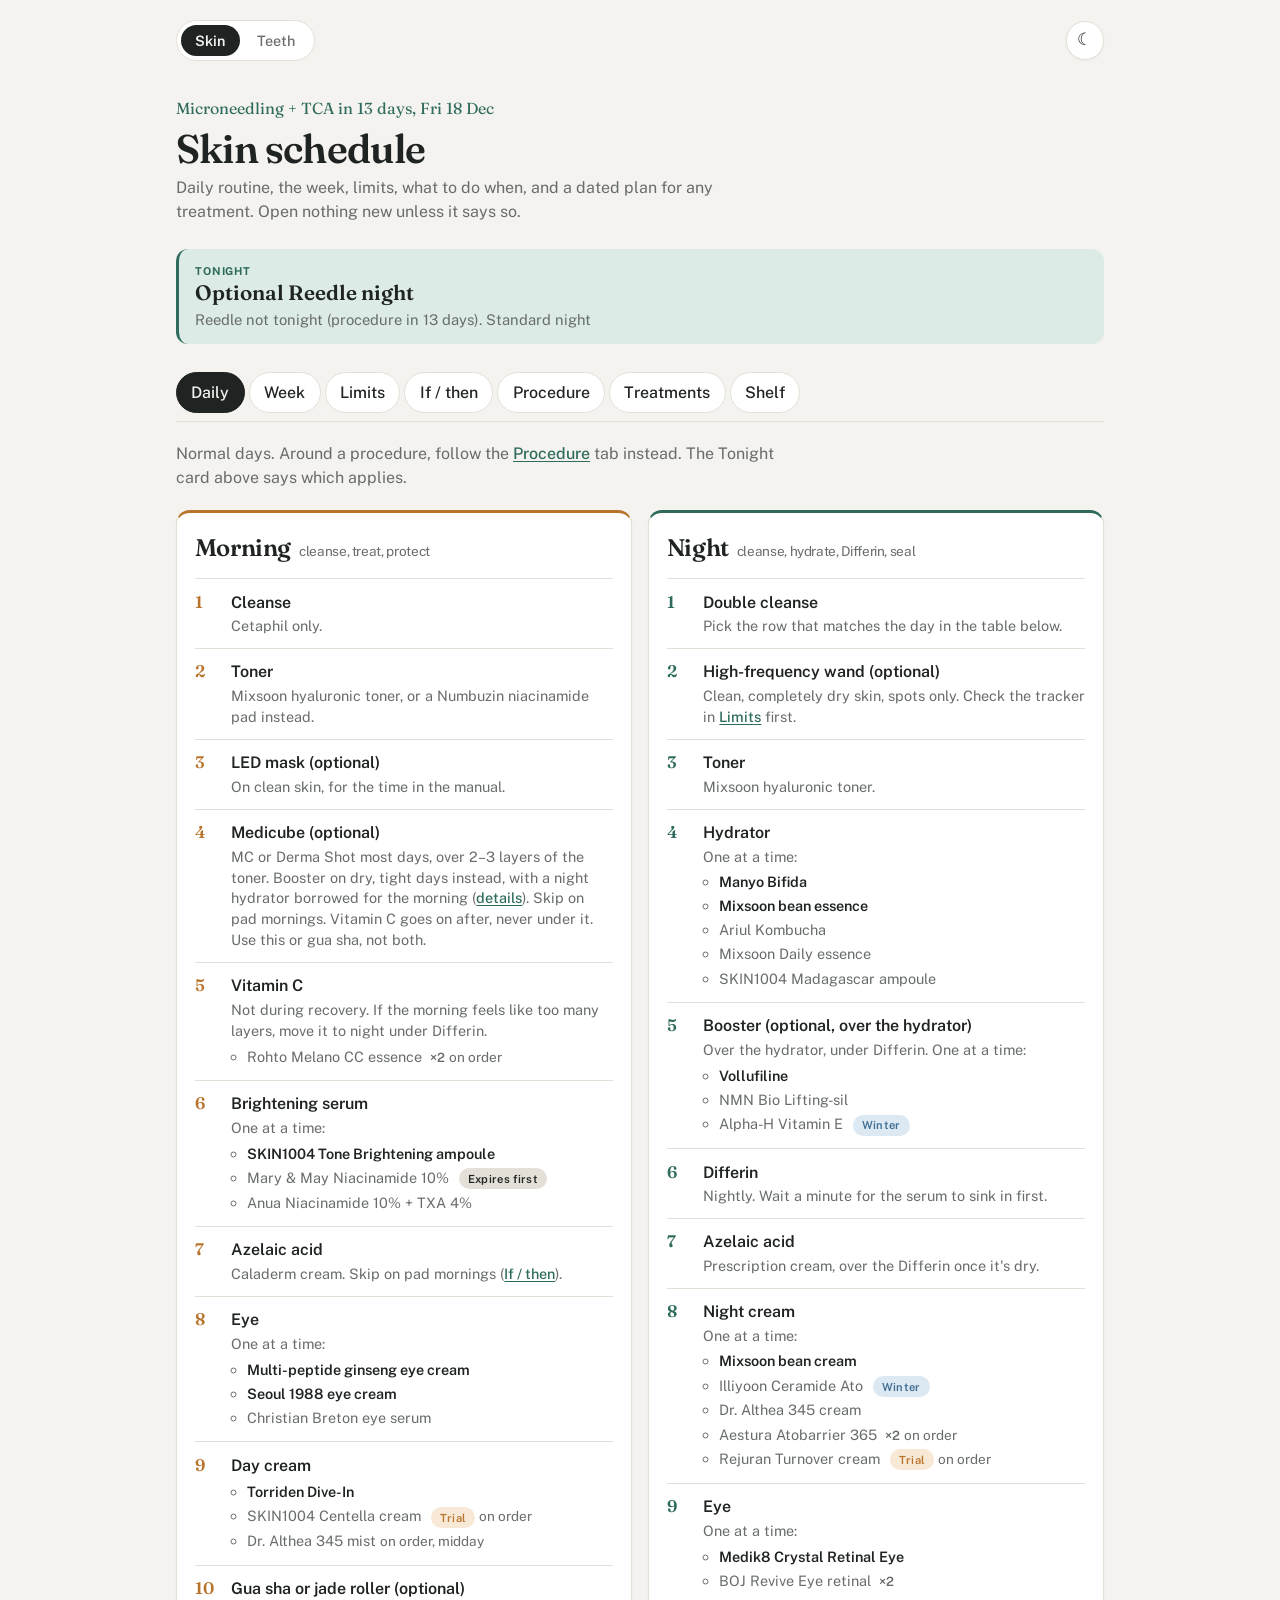
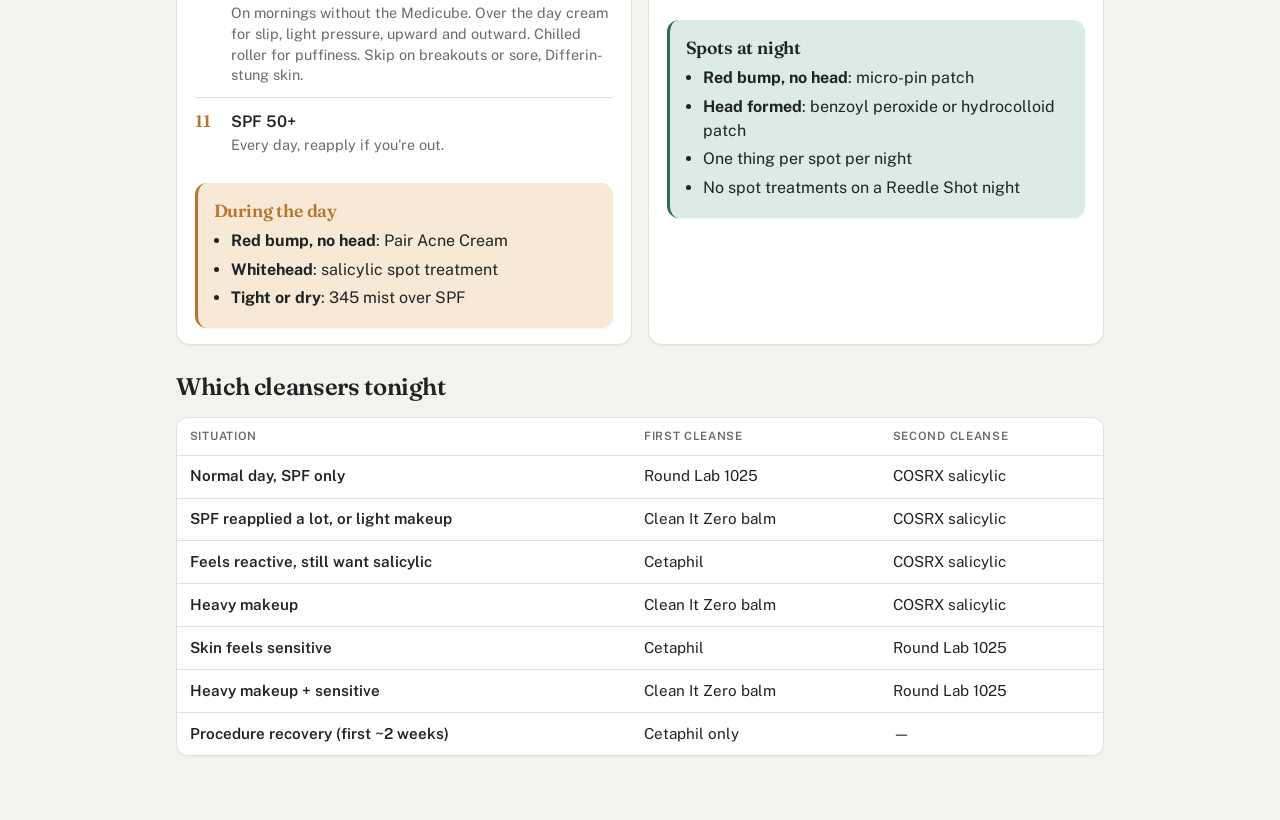
==== index.html @ 12eb680e "Self care site: skin schedule and teeth whitening" ====
<!DOCTYPE html>
<html lang="en">
<head>
<meta charset="utf-8">
<meta name="robots" content="noindex">
<meta name="viewport" content="width=device-width, initial-scale=1, viewport-fit=cover">
<title>Skin schedule</title>
<link rel="preconnect" href="https://fonts.googleapis.com">
<link href="https://fonts.googleapis.com/css2?family=Fraunces:opsz,wght@9..144,400;9..144,600&family=Public+Sans:wght@400;500;600&display=swap" rel="stylesheet">
<link rel="stylesheet" href="style.css?v=8">
<link rel="manifest" href="manifest.webmanifest">
<link rel="icon" href="icon-192.png?v=5">
<link rel="apple-touch-icon" href="apple-touch-icon.png?v=5">
<meta name="theme-color" content="#0B0C0E">
<meta name="mobile-web-app-capable" content="yes">
<script src="app.js?v=4"></script>
</head>
<body>
<div class="wrap">
<div class="topbar"><nav class="pages" aria-label="Pages"><a href="./" aria-current="page">Skin</a><a href="teeth.html">Teeth</a></nav><button id="theme" class="themebtn" type="button" aria-label="Toggle theme">☾</button></div>
<header class="hero">
  <p class="count" id="count"></p>
  <h1>Skin schedule</h1>
  <p>Daily routine, the week, limits, what to do when, and a dated plan for any treatment. Open nothing new unless it says so.</p>
</header>
<div class="tonight" id="tonight" hidden><p class="lbl" id="tonight-lbl">Tonight</p><p class="what" id="tonight-what"></p><p class="sub" id="tonight-sub"></p><p class="dev" id="tonight-dev" hidden></p></div>

<nav class="tabs" role="tablist" aria-label="Sections">
  <button role="tab" aria-selected="true" data-tab="daily">Daily</button>
  <button role="tab" aria-selected="false" data-tab="cal">Week</button>
  <button role="tab" aria-selected="false" data-tab="week">Limits</button>
  <button role="tab" aria-selected="false" data-tab="ifthen">If / then</button>
  <button role="tab" aria-selected="false" data-tab="proc">Procedure</button>
  <button role="tab" aria-selected="false" data-tab="treat">Treatments</button>
  <button role="tab" aria-selected="false" data-tab="inv">Shelf</button>
</nav>

<!-- DAILY -->
<section class="view active" id="daily">
<p class="lead">Normal days. Around a procedure, follow the <a class="go" data-tab="proc" href="#proc">Procedure</a> tab instead. The Tonight card above says which applies.</p>
<div class="day">
  <div class="col am">
    <h2>Morning <small>cleanse, treat, protect</small></h2>
    <ol class="steps">
      <li><div><b>Cleanse</b><span>Cetaphil only.</span></div></li>
      <li><div><b>Toner</b><span>Mixsoon hyaluronic toner, or a Numbuzin niacinamide pad instead.</span></div></li>
      <li><div><b>LED mask (optional)</b><span>On clean skin, for the time in the manual.</span></div></li>
      <li><div><b>Medicube (optional)</b><span>MC or Derma Shot most days, over 2–3 layers of the toner. Booster on dry, tight days instead, with a night hydrator borrowed for the morning (<a class="go" data-tab="week" href="#week">details</a>). Skip on pad mornings. Vitamin C goes on after, never under it. Use this or gua sha, not both.</span></div></li>
      <li><div><b>Vitamin C</b><span>Not during recovery. If the morning feels like too many layers, move it to night under Differin.<ul data-slot="Vitamin C"></ul></span></div></li>
      <li><div><b>Brightening serum</b><span>One at a time:<ul data-slot="Morning serum"></ul></span></div></li>
      <li><div><b>Azelaic acid</b><span>Caladerm cream. Skip on pad mornings (<a class="go" data-tab="ifthen" href="#ifthen">If / then</a>).</span></div></li>
      <li><div><b>Eye</b><span>One at a time:<ul data-slot="Eyes (day)"></ul></span></div></li>
      <li><div><b>Day cream</b><span><ul data-slot="Day cream"></ul></span></div></li>
      <li><div><b>Gua sha or jade roller (optional)</b><span>On mornings without the Medicube. Over the day cream for slip, light pressure, upward and outward. Chilled roller for puffiness. Skip on breakouts or sore, Differin-stung skin.</span></div></li>
      <li><div><b>SPF 50+</b><span>Every day, reapply if you're out.</span></div></li>
    </ol>
    <div class="note am">
      <h3>During the day</h3>
      <ul>
    <li><b>Red bump, no head</b>: Pair Acne Cream</li>
    <li><b>Whitehead</b>: salicylic spot treatment</li>
    <li><b>Tight or dry</b>: 345 mist over SPF</li>
  </ul>
    </div>
  </div>

  <div class="col pm">
    <h2>Night <small>cleanse, hydrate, Differin, seal</small></h2>
    <ol class="steps">
      <li><div><b>Double cleanse</b><span>Pick the row that matches the day in the table below.</span></div></li>
      <li><div><b>High-frequency wand (optional)</b><span>Clean, completely dry skin, spots only. Check the tracker in <a class="go" data-tab="week" href="#week">Limits</a> first.</span></div></li>
      <li><div><b>Toner</b><span>Mixsoon hyaluronic toner.</span></div></li>
      <li><div><b>Hydrator</b><span>One at a time:<ul data-slot="Night hydrator"></ul></span></div></li>
      <li><div><b>Booster (optional, over the hydrator)</b><span>Over the hydrator, under Differin. One at a time:<ul data-slot="Booster"></ul></span></div></li>
      <li><div><b>Differin</b><span>Nightly. Wait a minute for the serum to sink in first.</span></div></li>
      <li><div><b>Azelaic acid</b><span>Prescription cream, over the Differin once it's dry.</span></div></li>
      <li><div><b>Night cream</b><span>One at a time:<ul data-slot="Night cream"></ul></span></div></li>
      <li><div><b>Eye</b><span>One at a time:<ul data-slot="Eyes (night)"></ul></span></div></li>
    </ol>
    <div class="note pm">
      <h3>Spots at night</h3>
      <ul>
    <li><b>Red bump, no head</b>: micro-pin patch</li>
    <li><b>Head formed</b>: benzoyl peroxide or hydrocolloid patch</li>
    <li>One thing per spot per night</li>
    <li>No spot treatments on a Reedle Shot night</li>
  </ul>
    </div>
  </div>
</div>

<h2 style="margin-top:1.5rem">Which cleansers tonight</h2>
<div class="tbl">
<table>
<thead><tr><th>Situation</th><th>First cleanse</th><th>Second cleanse</th></tr></thead>
<tbody>
<tr><td><b>Normal day, SPF only</b></td><td>Round Lab 1025</td><td>COSRX salicylic</td></tr>
<tr><td><b>SPF reapplied a lot, or light makeup</b></td><td>Clean It Zero balm</td><td>COSRX salicylic</td></tr>
<tr><td><b>Feels reactive, still want salicylic</b></td><td>Cetaphil</td><td>COSRX salicylic</td></tr>
<tr><td><b>Heavy makeup</b></td><td>Clean It Zero balm</td><td>COSRX salicylic</td></tr>
<tr><td><b>Skin feels sensitive</b></td><td>Cetaphil</td><td>Round Lab 1025</td></tr>
<tr><td><b>Heavy makeup + sensitive</b></td><td>Clean It Zero balm</td><td>Round Lab 1025</td></tr>
<tr><td><b>Procedure recovery (first ~2 weeks)</b></td><td>Cetaphil only</td><td>&mdash;</td></tr>
</tbody>
</table>
</div>
</section>

<!-- CALENDAR -->
<section class="view" id="cal">
<ul class="lead" style="padding-left:1.1rem"><li>Differin every night</li><li>Wed and Sun are the default pad mornings, but any morning the skin asks counts (<a class="go" data-tab="ifthen" href="#ifthen">If / then</a>), within the <a class="go" data-tab="week" href="#week">Limits</a></li><li>Devices are a suggested rhythm, not a must: skip any day the skin isn't calm. What goes under each is on <a class="go" data-tab="week" href="#week">Limits</a></li><li>Nothing marked here during the procedure window</li></ul>
<div class="week">
  <div><h3>Mon</h3><ul><li>Standard</li></ul></div>
  <div><h3>Tue</h3><ul><li>Standard</li></ul></div>
  <div class="pad"><h3>Wed</h3><ul><li>Pad morning, if needed</li><li>No azelaic that morning</li></ul></div>
  <div><h3>Thu</h3><ul><li>Standard</li></ul></div>
  <div><h3>Fri</h3><ul><li>Standard</li><li>Sheet mask night</li></ul></div>
  <div class="reedle"><h3>Sat</h3><span>Optional Reedle night, no Differin:</span><ul><li>Toner</li><li>Reedle Shot 100</li><li>Hydrator</li><li>Cream</li></ul><span>Skip Sat night + Sun morning:</span><ul><li>Pads</li><li>Azelaic</li><li>Spot treatments</li></ul></div>
  <div class="pad"><h3>Sun</h3><ul><li>Pad morning, if needed</li><li>No azelaic that morning</li><li>Never after a Reedle night</li></ul></div>
</div>
</section>

<!-- WEEK -->
<section class="view" id="week">
<ul class="lead" style="padding-left:1.1rem"><li>Differin every night, that's fixed</li><li>Everything else below is a ceiling, not a target</li><li>None of it in the two weeks around a procedure</li></ul>
<div class="tracker" id="tracker"></div>
<div class="note">
  <h3>Combinations</h3>
  <ul>
    <li><b>One strong thing a day.</b> Pads, Reedle, the wand and Medicube Booster are the strong ones: never two on the same day</li>
    <li><b>Nothing pushed deeper.</b> Booster and Reedle only with hydrating products, never over Differin, azelaic, vitamin C, niacinamide 10%, TXA or acids</li>
    <li><b>After a strong thing, go gentle.</b> The rest of that day and the next morning: no azelaic, spot treatments or other devices except LED</li>
    <li><b>Differin is fixed, the rest flexes.</b> If the skin stings, drop the extras first, keep Differin, then drop Differin for a night if it still stings</li>
    <li><b>Calm, closed skin only.</b> No device or active on skin that is broken, peeling, sunburnt, swollen or freshly picked</li>
    <li><b>Around any treatment</b>, everything stops with the actives and comes back in the order on the <a class="go" data-tab="treat" href="#treat">Treatments</a> tab</li>
  </ul>
</div>
<div class="tbl">
<table>
<thead><tr><th>Thing</th><th>Limit</th><th>Rules</th></tr></thead>
<tbody>
<tr><td><b>Exfoliating pads</b><br><span class="muted">Some By Mi, later Medicube</span></td><td>2 a week</td><td><ul><li>Any morning the skin asks (<a class="go" data-tab="ifthen" href="#ifthen">If / then</a>)</li><li>At least 2 days apart</li><li>No azelaic that morning</li><li>Not the morning after Reedle</li></ul></td></tr>
<tr><td><b>Reedle Shot 100</b></td><td>1 a week</td><td><ul><li>Replaces Differin that night</li><li>Toner, Reedle, hydrator, cream</li><li>No azelaic, pads or spot treatments that night or next morning</li><li>No pad for 2 days after</li><li>No wand, Medicube or gua sha that night or next day</li></ul></td></tr>
<tr><td><b>Sheet masks</b></td><td>No limit</td><td><ul><li>After serum, before Differin</li><li>Not on a Reedle night</li></ul></td></tr>
<tr><td><b>Spot treatments</b></td><td>1 per spot per night</td><td><ul><li>Day: Pair or salicylic</li><li>Night: pin patch, BPO or hydrocolloid</li></ul></td></tr>
<tr><td><b>High-frequency wand</b><br><span class="muted">argon / neon</span></td><td>3 a week</td><td><ul><li>Clean, completely dry skin, before serums</li><li>A few seconds per spot, or 3–5 min over breakout areas</li><li>Nothing with alcohol on the skin first, it sparks</li><li>Not on a pad morning, a Reedle night or the day after Reedle</li><li>Not on broken, peeling, sunburnt or Differin-stung skin</li><li>Not over visible broken veins or a redness flare</li><li>Before Differin at night, once the skin is dry and calm</li><li>Not with a pacemaker or other implant, pregnancy, epilepsy, or metal in the face</li></ul></td></tr>
<tr><td><b>LED mask</b><br><span class="muted">mornings</span></td><td>As the manual says</td><td><ul><li>Clean skin, after toner, before the Medicube and serums</li><li>Eye protection if the manual says so</li><li>Fine alongside Differin; stop if it stings or flushes</li><li>Not with light-sensitising medication, or epilepsy if it flickers</li><li>Around a procedure: only if the clinic says so</li></ul></td></tr>
<tr><td><b>Medicube</b><br><span class="muted">Age-R Booster Pro, mornings</span></td><td>As the manual says</td><td><ul><li><b>MC and Derma Shot</b> (most days): over 2–3 layers of the hyaluronic toner or the gel, never on dry skin</li><li>Skip MC and Derma Shot on: injected or filled areas for 2 weeks after Botox or filler, active cysts or inflamed breakouts, broken, peeling or sunburnt skin</li><li><b>Booster</b> instead when the skin is dry, tight or dehydrated, with hydrating products only</li><li>Skip Booster when the skin stings, and never over Differin, azelaic, vitamin C, acids or pads: it pushes them deeper</li><li>No mode on a pad morning, after a Reedle night, or during a procedure window</li><li>Not with a pacemaker, pregnancy, epilepsy or metal in the face</li></ul></td></tr>
<tr><td><b>Gua sha / jade roller</b></td><td>Any day</td><td><ul><li>Over a cream or oil, never on dry skin</li><li>Light pressure, upward and outward</li><li>Not over active breakouts or picked spots</li><li>Not on a Reedle night or the morning after</li><li>Wash the tool after every use</li></ul></td></tr>
<tr><td><b>Numbuzin niacinamide pads</b></td><td>No limit</td><td><ul><li>It's a toner, use freely</li></ul></td></tr>
</tbody>
</table>
</div>
<h2 style="margin-top:1.5rem">What goes under each device</h2>
<p class="lead">Matched to when you use each one, so it only uses products from that part of the routine. After the device, carry on with the routine in order.</p>
<div class="tbl">
<table>
<thead><tr><th>Device</th><th>Put on first</th><th>Not under it</th></tr></thead>
<tbody>
<tr><td><b>LED mask</b><br><span class="muted">morning, after toner</span></td><td><ul><li>Nothing more: just the Mixsoon hyaluronic toner</li></ul></td><td><ul><li>Vitamin C, serums, creams, SPF: they all go on after</li></ul></td></tr>
<tr><td><b>Medicube MC or Derma Shot</b><br><span class="muted">morning, needs a wet, slippy layer</span></td><td><ul><li>2–3 layers of the Mixsoon hyaluronic toner, or the Medicube gel</li><li>Re-wet with the toner if it dries mid-session (or the Dr. Althea 345 mist once it arrives)</li></ul></td><td><ul><li>Rohto vitamin C and the brightening serums: they go on after</li><li>Caladerm and the day cream: too rich, they block the current</li></ul></td></tr>
<tr><td><b>Medicube Booster</b><br><span class="muted">morning, dry or tight days</span></td><td><ul><li>The hyaluronic toner, then one hydrator borrowed from the night shelf: Manyo Bifida or Mixsoon bean essence</li><li>SKIN1004 Madagascar ampoule on sensitive days</li></ul></td><td><ul><li>Rohto vitamin C, SKIN1004 brightening, Mary &amp; May or Anua niacinamide: Booster pushes them deeper</li><li>Caladerm, pads, any cream</li></ul></td></tr>
<tr><td><b>Gua sha / jade roller</b><br><span class="muted">morning, on days without the Medicube</span></td><td><ul><li>The day cream for slip: Torriden Dive-In, or SKIN1004 Centella cream</li><li>Add a little more if it drags</li></ul></td><td><ul><li>SPF: do it before, then SPF last</li><li>Oils: they make SPF slide</li></ul></td></tr>
<tr><td><b>High-frequency wand</b><br><span class="muted">night, after cleansing</span></td><td><ul><li>Nothing: clean, completely dry skin</li></ul></td><td><ul><li>Anything at all, especially with alcohol (it sparks)</li></ul></td></tr>
</tbody>
</table>
</div>
<div class="note pm">
  <h3>Doing them in the evening instead</h3>
  <ul>
    <li><b>LED mask:</b> after the toner, before the hydrator. Fine on Differin nights</li>
    <li><b>Medicube MC or Derma Shot:</b> over 2–3 layers of toner, or a generous layer of Mixsoon bean essence or Manyo Bifida. Then the rest of the routine; let the skin dry before Differin</li>
    <li><b>Medicube Booster:</b> this is where your night boosters fit best: Vollufiline or NMN Bio Lifting-sil, or Manyo Bifida, Mixsoon bean essence or the SKIN1004 Madagascar ampoule. Wait 10–15 minutes before Differin, and put a thin layer of night cream on first if the skin feels warm or tingly</li>
    <li><b>Gua sha / jade roller:</b> before Differin, over the hydrator with a little Mixsoon bean cream or a few drops of Alpha-H Vitamin E for slip. Let it sink in, then Differin. Never after Differin: it drags it towards the eyes and lips</li>
    <li><b>Not under any of them at night:</b> Differin, the prescription azelaic, BPO or spot treatments</li>
    <li>Moving a device to the evening doesn't add to the day: it's still one strong thing a day, and no Booster on a Reedle night</li>
  </ul>
</div>
</section>

<!-- IFTHEN -->
<section class="view" id="ifthen">
<ul class="lead" style="padding-left:1.1rem"><li>Read the skin, then pick the row</li><li>If nothing matches, change nothing</li></ul>
<div class="tbl">
<table>
<thead><tr><th>If</th><th>Then</th></tr></thead>
<tbody>
<tr><td><b>Rough, dull, or SPF sitting unevenly</b></td><td><ul><li>Some By Mi pad that morning, skip Caladerm</li><li>Within the 2-a-week limit</li></ul></td></tr>
<tr><td><b>Small closed bumps, forehead / chin / jaw</b></td><td><ul><li>Some By Mi pad that morning</li><li>Pair on the bumps during the day</li></ul></td></tr>
<tr><td><b>Blackheads, nose and chin look porey, oilier week</b></td><td><ul><li>Medicube pad that morning (once Some By Mi is finished)</li><li>Clean It Zero as first cleanse that night</li></ul></td></tr>
<tr><td><b>Red bump, no head</b></td><td><ul><li>Day: Pair</li><li>Night: micro-pin patch</li><li>Optional: a few seconds of the high-frequency wand first, if the tracker in <a class="go" data-tab="week" href="#week">Limits</a> says OK</li><li>Don't touch it</li></ul></td></tr>
<tr><td><b>Whitehead</b></td><td><ul><li>Day: salicylic spot</li><li>Night: BPO or hydrocolloid</li><li>Optional: a few seconds of the high-frequency wand before the patch, if the tracker in <a class="go" data-tab="week" href="#week">Limits</a> says OK</li></ul></td></tr>
<tr><td><b>Popped or picked</b></td><td><ul><li>Hydrocolloid patch only</li><li>No actives on it until closed</li></ul></td></tr>
<tr><td><b>Flaking, stinging, or red from Differin</b></td><td><ul><li>No pads, Reedle or spot treatments until it's gone</li><li>Skip night azelaic for 2–3 nights, keep Differin</li><li>Illiyoon over Differin, thicker layer</li><li>Cetaphil instead of COSRX for the second cleanse</li></ul></td></tr>
<tr><td><b>Tight or dry midday</b></td><td><ul><li>345 mist over SPF</li></ul></td></tr>
<tr><td><b>Dry week, cold weather, flight</b></td><td><ul><li>Illiyoon at night instead of the lighter cream</li><li>Hydrating sheet mask any night</li><li>Alpha-H Vitamin E as the booster</li></ul></td></tr>
<tr><td><b>New red mark after a spot</b></td><td><ul><li>Nothing extra on it, both azelaics and TXA already cover it</li><li>SPF on it every day, no sun</li><li>Don't exfoliate over it</li></ul></td></tr>
<tr><td><b>Sunburn or windburn</b></td><td><ul><li>Stop all actives 2–3 days</li><li>Hydrator, Illiyoon, SPF</li></ul></td></tr>
<tr><td><b>Eye area dry or Medik8 stinging</b></td><td><ul><li>Aestura or Illiyoon under the eyes that night</li><li>Medik8 every other night for a week</li></ul></td></tr>
<tr><td><b>Want to try Reedle Shot</b></td><td><ul><li>Pick a night with calm skin, not a pad day</li><li>See Limits for the rules</li></ul></td></tr>
<tr><td><b>Morning feels like too many layers</b></td><td><ul><li>Move vitamin C to night, under Differin</li><li>Keep the niacinamide serum in the morning</li></ul></td></tr>
<tr><td><b>Puffy or tired morning</b></td><td><ul><li>Medicube MC or Derma Shot over 2–3 layers of the toner</li><li>Or a chilled jade roller</li></ul></td></tr>
<tr><td><b>Dry, tight or dehydrated morning</b></td><td><ul><li>Medicube Booster instead of MC, over the toner and a night hydrator borrowed for the morning</li><li>No vitamin C under it</li></ul></td></tr>
<tr><td><b>Breaking out or stinging</b></td><td><ul><li>No Medicube today, any mode</li><li>LED mask is fine if it doesn't sting</li><li>Wand on the spots only if the tracker says OK</li></ul></td></tr>
<tr><td><b>Skin looks good</b></td><td><ul><li>Change nothing, open nothing</li></ul></td></tr>
</tbody>
</table>
</div>
</section>

<!-- PROCEDURE -->
<section class="view" id="proc">
<div class="picker">
  <label>Treatment
    <select id="ptype">
      <option value="tca">Microneedling + TCA</option>
      <option value="mn">Microneedling only</option>
      <option value="pdl">Vascular laser (PDL / V-Beam)</option>
      <option value="botox">Botox</option>
      <option value="lpeel">Light chemical peel</option>
      <option value="mpeel">Medium TCA peel</option>
      <option value="frax">Fractional laser (CO2 / erbium)</option>
    </select>
  </label>
  <label>Date
    <input type="date" id="pdate">
  </label>
</div>
<ul class="lead" style="padding-left:1.1rem"><li>Dates are a plan; if the skin is still pink, tight or peeling, wait</li><li>The clinic's sheet beats this page</li><li>Nothing new gets opened unless a row says so</li></ul>
<button type="button" class="calbtn" id="ics">Add this plan to my calendar</button>
<ul class="tl" id="tl"></ul>
<div class="note warn" id="pwarn"></div>
</section>

<!-- TREATMENTS -->
<section class="view" id="treat">
<p class="lead">General rules for each treatment, so the routine around it is already decided. The <a class="go" data-tab="proc" href="#proc">Procedure tab</a> has the dated plan for the one coming up.</p>

<div class="note">
  <h3>Rules that apply to all of them</h3>
  <ul>
    <li>One procedure at a time, 2+ weeks apart.</li>
    <li>No actives on skin that is open, peeling, swollen or pink.</li>
    <li>Strict SPF for 4 weeks after anything that resurfaces or heats.</li>
    <li>No picking, steam, sauna or hard workouts for 48 hours.</li>
    <li>Devices stop with the actives and come back in stages: LED once the skin has closed (earlier only if the clinic uses it), the jade roller when Differin restarts, gua sha, Medicube MC and Derma Shot when Differin is nightly, and Booster and the wand last, with the full routine. The <a class="go" data-tab="proc" href="#proc">Procedure</a> tab puts dates on it.</li>
    <li>Injectables (Botox, filler): no wand, Medicube, gua sha, roller or face pressure on the area for 2 weeks; LED is fine from the next day.</li>
    <li>Clinic instructions beat this page.</li>
  </ul>
</div>

<div class="tbl">
<table>
<thead><tr><th>Treatment</th><th>Before</th><th>After</th><th>Spacing</th></tr></thead>
<tbody>
<tr>
  <td><b>Botox</b><br><span class="muted">dynamic lines, eye area</span></td>
  <td>No skincare changes.</td>
  <td><ul><li>4 h: nothing on the sites, stay upright, no exercise</li><li>That night: skip Differin and eye retinal</li><li>Day 1: full routine</li><li>1 week: no facials, gua sha, face pressure</li></ul></td>
  <td>Two weeks clear of needling or laser, either side. Repeat every 3–4 months.</td>
</tr>
<tr>
  <td><b>Vascular laser (PDL / V-Beam)</b><br><span class="muted">the actual fix for PIE</span></td>
  <td><ul><li>2 weeks: no sun or self-tan</li><li>3–5 days: stop Differin, azelaic, pads, spot treatments</li></ul></td>
  <td><ul><li>Days 1–3: red, swollen (bruising 7–10 days if purpuric)</li><li>Cetaphil, hydrator, Illiyoon, SPF only</li><li>Day 3–5, no swelling: Differin alternate nights, then nightly</li><li>1 week: azelaic, pads</li><li>Cloth-wrapped ice the first evening</li></ul></td>
  <td>Usually 2–4 sessions, 4–6 weeks apart. Two to four weeks away from needling.</td>
</tr>
<tr>
  <td><b>Microneedling only</b><br><span class="muted">texture, scars</span></td>
  <td><ul><li>3–5 days: stop Differin, azelaic, pads, BPO, salicylic</li><li>Keep hydrator, cream, SPF</li></ul></td>
  <td><ul><li>Days 0–2: Cetaphil, clinic ointment or hydrator + Illiyoon, SPF</li><li>Day 2–3: Rejuran mask or cream</li><li>Day 4–5: Differin alternate nights; nightly by day 7</li><li>After day 7: pads, spot treatments</li><li>PDRN only counts right after needling, in clinic</li></ul></td>
  <td>4–6 weeks apart, usually 3–6 sessions. Two weeks clear of Botox.</td>
</tr>
<tr>
  <td><b>Microneedling + TCA</b><br><span class="muted">deeper scars</span></td>
  <td>Stop all actives 7 days before.</td>
  <td><ul><li>Days 3–7: peeling; pink to day 10</li><li>After peeling: Rejuran mask</li><li>Day 8–10: Differin alternate nights</li><li>Week 3: Differin nightly, azelaic</li><li>Week 4: everything</li><li>Dated version: <a class="go" data-tab="proc" href="#proc">Procedure tab</a></li></ul></td>
  <td>6–8 weeks apart. Two weeks clear of Botox, four of laser.</td>
</tr>
<tr>
  <td><b>Chemical peel alone</b><br><span class="muted">TCA, glycolic, mandelic</span></td>
  <td>Stop all actives 5–7 days before (3 days for a light peel).</td>
  <td><ul><li>Light: flaking 2–4 days, Differin back day 4–5</li><li>Medium TCA: same as needling + TCA</li><li>Until flaking stops: hydrator, Illiyoon, SPF</li></ul></td>
  <td>Light: every 2–4 weeks. Medium: 6–8 weeks. Not within 2 weeks of needling.</td>
</tr>
<tr>
  <td><b>Fractional laser (CO2 / erbium)</b><br><span class="muted">textured scars, if needling plateaus</span></td>
  <td><ul><li>7 days: stop all actives</li><li>Ask the clinic about priming with Differin first</li></ul></td>
  <td><ul><li>5–10 days downtime, grid marks, swelling</li><li>Clinic ointment only until healed over</li><li>Then: needling + TCA timeline</li><li>Day 10–14: Differin</li><li>4 weeks: strict sun avoidance</li></ul></td>
  <td>6–12 weeks apart. Four weeks clear of anything else.</td>
</tr>
<tr>
  <td><b>Reedle Shot at home</b><br><span class="muted">surface only</span></td>
  <td>Nothing special; not within 2 weeks of any procedure.</td>
  <td><ul><li>Hydrator and cream over it</li><li>No Differin, azelaic, pads, spot treatments that night or next morning</li><li>Prickles for a day</li></ul></td>
  <td>Once a week at most, Saturdays.</td>
</tr>
</tbody>
</table>
</div>

<div class="note">
  <h3>What goes on healing skin, in order of how early it's allowed</h3>
  <ol>
    <li>Clinic ointment, Cetaphil</li>
    <li>Plain hydrator + Illiyoon or Aestura</li>
    <li>Rejuran mask or cream, sheet masks</li>
    <li>Eye creams</li>
    <li>Differin</li>
    <li>Azelaic acid, brightening serums, vitamin C</li>
    <li>Boosters (Vollufiline, NMN, Alpha-H)</li>
    <li>Pads, spot treatments, Reedle Shot</li>
  </ol>
</div>

<div class="note">
  <h3>Which treatment for which problem</h3>
  <ul>
    <li><b>Red marks (PIE)</b>: vascular laser. Azelaic, niacinamide/TXA, SPF are the slow backup.</li>
    <li><b>Pitted / textured scars</b>: microneedling, then fractional laser if it plateaus.</li>
    <li><b>Eye line</b>: Botox. The retinal eye cream is already doing all a topical can.</li>
    <li><b>New pimples</b>: Pair and pin patches early, then hands off.</li>
  </ul>
</div>
</section>

<!-- INVENTORY -->
<section class="view" id="inv">
<ul class="lead" style="padding-left:1.1rem"><li>Edit on any item: Opened, Finished or Reseal, and its labels</li><li>A slot with nothing left (or only a running-low item) shows what to buy</li><li>One product per slot at a time</li><li>Saved on this device</li></ul>
<div class="note am" id="tobuy"></div>
<div class="inv">
  <div>
    <h3>Open now</h3>
    <div id="openlist"></div>
  </div>
  <div class="sealed">
    <h3>Sealed, don't open yet</h3>
    <div id="sealedlist"></div>
  </div>
</div>
<details class="done"><summary>Finished <span id="donecount"></span></summary><div id="donelist"></div></details>
<div class="addrow">
  <input type="text" id="addname" placeholder="Add a product" aria-label="Product name">
  <select id="addslot" aria-label="Slot"></select>
  <select id="addstatus" aria-label="Status"><option value="sealed">Sealed</option><option value="open">Open</option></select>
  <button type="button" id="addbtn">Add</button>
  <button type="button" id="resetbtn" class="quiet">Reset list</button>
</div>
</section>

</div>
<script>
(function(){
  var PLANS={
    tca:{name:'Microneedling + TCA',steps:[
      [-7,-7,'stop','Actives stop',['Last night of Differin tonight','From tomorrow: no Differin, both azelaics, vitamin C, pads, BPO, salicylic spot, Reedle','Keep: cleansers, toner, hydrator, Torriden, night cream, Medik8, SPF']],
      [-1,-1,'','Night before',['Cleanse, toner, hydrator, night cream','Skip Medik8 eye from tonight']],
      [0,0,'now','Procedure',['Only what the clinic applies and sends home','Nothing of yours tonight']],
      [1,2,'','Days 1–2, red and tight',['Cetaphil with cool water','Clinic ointment','SPF if outside','No serums, masks, makeup','Fresh pillowcase']],
      [3,5,'','Days 3–5, peeling',['Same as above','Thin layer of Manyo or bean essence under the ointment if tight','Don\'t pick or pull','SPF every time you go out']],
      [6,7,'go','Days 6–7, peeled, pink',['PDRN or hydrating sheet mask tonight','Hydrator, Illiyoon','Day eye cream around the eyes','SPF']],
      [8,10,'go','Days 8–10, no longer pink or tight',['Differin every other night, Illiyoon over it','Mornings: toner, hydrator, Torriden, SPF','Dr. Jart Cryo Firming any night']],
      [15,15,'go','Week 3',['Differin nightly','Both azelaics back','Brightening serum, vitamin C, boosters, Medik8 back','Normal cleansing table']],
      [22,22,'go','Week 4',['Pads, spot treatments, Reedle back','Full routine']]
    ],warn:['Strict sun until D+28: hat, shade, SPF reapplied','First 5 days: no hot water on the face, sauna, hard workouts','Open nothing new for recovery; a PDRN or hydrating mask on the first post-peel night is the only exception']},
    mn:{name:'Microneedling',steps:[
      [-4,-4,'stop','Actives stop',['Last night of Differin tonight','From tomorrow: no Differin, both azelaics, vitamin C, pads, BPO, salicylic, Reedle','Keep: hydrator, cream, SPF']],
      [0,0,'now','Procedure',['Clinic ointment or hydrator + Illiyoon','Cetaphil, SPF','PDRN only counts if the clinic applies it right after']],
      [1,2,'','Days 1–2',['Cetaphil, hydrator, Illiyoon, SPF','No actives, masks, makeup']],
      [3,3,'go','Day 3',['PDRN or hydrating mask','Sheet masks fine from here']],
      [4,6,'go','Days 4–6',['Differin every other night, Illiyoon over it','Mornings bland']],
      [7,7,'go','Week 2',['Differin nightly','Both azelaics, vitamin C, Medik8, pads, spot treatments back']],
      [14,14,'go','Week 3',['Reedle allowed again','Full routine']]
    ],warn:['Strict sun for 2 weeks','No sauna or hard workouts for 48 hours','Next session 4–6 weeks later; Botox 2+ weeks clear']},
    pdl:{name:'Vascular laser',steps:[
      [-14,-14,'stop','Two weeks out',['No sun, no self-tan from now']],
      [-4,-4,'stop','Actives stop',['Last night of Differin tonight','From tomorrow: no Differin, both azelaics, vitamin C, pads, spot treatments']],
      [0,0,'now','Laser',['Cloth-wrapped ice this evening','Cetaphil, hydrator, Illiyoon, SPF','No heat or exercise']],
      [1,3,'','Days 1–3, red and swollen',['Same bland routine','Bruising can last 7–10 days on purpuric settings','No exercise until swelling is gone']],
      [4,6,'go','Days 4–6, if no swelling',['Differin every other night','Mornings bland']],
      [7,7,'go','Week 2',['Differin nightly','Both azelaics, vitamin C, pads, Medik8 back','Full routine']],
      [28,28,'go','Week 5',['Earliest next session','Usually 2–4 sessions total']]
    ],warn:['SPF on the treated area every day for 4 weeks','If bruised, nothing but bland products on the bruise','Needling 2–4 weeks clear either side']},
    botox:{name:'Botox',steps:[
      [0,0,'now','Injection day',['4 hours: nothing on the sites, stay upright, no exercise','No rubbing','Tonight: skip Differin and Medik8']],
      [1,1,'go','Day 1',['Full routine, retinoids included']],
      [1,7,'','Week 1',['No facials, gua sha, eye roller, Medicube, wand or face pressure']],
      [14,14,'go','Two weeks',['Settled; needling or laser allowed from here']]
    ],warn:['No skincare changes beyond day 0','Repeat every 3–4 months if it works']},
    lpeel:{name:'Light peel',steps:[
      [-3,-3,'stop','Actives stop',['Last night of Differin tonight','From tomorrow: no Differin, azelaics, vitamin C, pads, spot treatments']],
      [0,0,'now','Peel',['Cetaphil, hydrator, Illiyoon, SPF only']],
      [1,4,'','Days 1–4, flaking',['Same bland routine','Don\'t pick']],
      [5,7,'go','Days 5–7',['Differin every other night']],
      [8,8,'go','Week 2',['Differin nightly','Azelaics, pads, Medik8 back']]
    ],warn:['SPF strictly for 2 weeks','Next light peel 2–4 weeks later','Not within 2 weeks of needling']},
    mpeel:{name:'Medium TCA peel',steps:[
      [-7,-7,'stop','Actives stop',['Last night of Differin tonight','From tomorrow: no Differin, azelaics, vitamin C, pads, BPO, salicylic, Reedle']],
      [0,0,'now','Peel',['Clinic ointment only tonight']],
      [1,2,'','Days 1–2, tight',['Cetaphil cool water, clinic ointment, SPF','No serums, masks, makeup']],
      [3,7,'','Days 3–7, peeling',['Same','Thin hydrator under the ointment if tight','Don\'t pull the peel']],
      [8,9,'go','Days 8–9, peeled',['PDRN or hydrating sheet mask','Hydrator, Illiyoon, day eye cream, SPF']],
      [10,12,'go','Days 10–12',['Differin every other night','Mornings bland']],
      [15,15,'go','Week 3',['Differin nightly','Azelaics, brightening serum, vitamin C, Medik8 back']],
      [22,22,'go','Week 4',['Pads, spot treatments, Reedle back']]
    ],warn:['Strict sun until D+28','No hot water, sauna, hard workouts for 5 days','Next medium peel 6–8 weeks later']},
    frax:{name:'Fractional laser',steps:[
      [-7,-7,'stop','Actives stop',['Last night of Differin tonight','From tomorrow: no Differin, azelaics, vitamin C, pads, BPO, salicylic, Reedle','Ask the clinic if they want Differin priming instead']],
      [0,0,'now','Laser',['Clinic ointment only','Nothing of yours']],
      [1,5,'','Days 1–5, grid marks and swelling',['Clinic ointment and Cetaphil only','SPF once the clinic says so','No makeup']],
      [6,10,'go','Days 6–10, healed over',['Hydrator, Illiyoon, PDRN or hydrating mask','Day eye cream','SPF every time out']],
      [10,14,'go','Days 10–14',['Differin every other night']],
      [21,21,'go','Week 4',['Differin nightly','Azelaics, vitamin C, Medik8, boosters back']],
      [28,28,'go','Week 5',['Pads, spot treatments, Reedle back','Full routine']]
    ],warn:['Strict sun avoidance until D+28, then careful for 3 months','4 weeks clear of anything else','Next session 6–12 weeks later']}
  };
  // Devices around any treatment, worked out from the plan's own milestones so a new plan gets them for free:
  //   stop with the actives; LED when the plan first says "go"; jade roller when Differin restarts;
  //   gua sha, MC and Derma Shot when Differin is nightly; Booster and the wand with the full routine (or the last step).
  //   Plans with no "Actives stop" step are treated as injectables: hands and devices off the area for 2 weeks.
  var DEV_OFF='Devices off from tomorrow too: wand, Medicube (all modes), gua sha, jade roller, LED';
  function addDeviceSteps(plan){
    var st=plan.steps;
    function at(day){for(var i=0;i<st.length;i++)if(st[i][0]===day)return st[i];return null}
    function add(day,txt){var x=at(day);if(x)x[4].push(txt);else{st.push([day,day,'go','Devices',[txt]]);st.sort(function(p,q){return p[0]-q[0]})}}
    function firstWith(re){for(var i=0;i<st.length;i++)if(st[i][0]>0&&st[i][4].some(function(t){return re.test(t)}))return st[i][0];return null}
    var stop=null;st.forEach(function(x){if(stop===null&&x[3]==='Actives stop')stop=x});
    if(!stop){
      add(0,'No wand, Medicube, gua sha or roller on the treated areas for 2 weeks');
      add(1,'LED mask fine from today');
      add(14,'Wand, Medicube, gua sha and roller back on the treated areas');
      return;
    }
    stop[4].push(DEV_OFF);
    var last=firstWith(/Full routine/i);if(last===null)last=st[st.length-1][0];
    var go=null;st.forEach(function(x){if(go===null&&x[0]>0&&x[2]==='go')go=x[0]});
    var roller=firstWith(/Differin every other night/i),full=firstWith(/Differin nightly/i);
    if(go===null)go=1;
    if(roller===null)roller=go;
    if(full===null)full=Math.max(roller,Math.round((roller+last)/2));
    add(go,'LED mask back, only if the clinic agrees');
    add(roller,'Jade roller back, light pressure');
    add(full,'Gua sha, Medicube MC and Derma Shot back');
    add(last,'Medicube Booster and the wand back');
  }
  Object.keys(PLANS).forEach(function(k){addDeviceSteps(PLANS[k])});
  var DAYS=['Sun','Mon','Tue','Wed','Thu','Fri','Sat'],MONS=['Jan','Feb','Mar','Apr','May','Jun','Jul','Aug','Sep','Oct','Nov','Dec'];
  function addDays(d,n){var x=new Date(d);x.setDate(x.getDate()+n);return x}
  function fmt(d){return DAYS[d.getDay()]+' '+d.getDate()+' '+MONS[d.getMonth()]}
  function fmtRange(a,b){if(a.getTime()===b.getTime())return fmt(a);return DAYS[a.getDay()]+' '+a.getDate()+(a.getMonth()===b.getMonth()?'':' '+MONS[a.getMonth()])+' – '+fmt(b)}
  function esc(t){return t.replace(/&/g,'&amp;').replace(/</g,'&lt;')}
  function render(){
    var type=document.getElementById('ptype').value,dv=document.getElementById('pdate').value;
    if(!dv)return;
    var parts=dv.split('-'),D=new Date(+parts[0],+parts[1]-1,+parts[2]);
    var plan=PLANS[type],html='';
    plan.steps.forEach(function(st){
      var a=addDays(D,st[0]),b=addDays(D,st[1]);
      var rel=st[0]===0?'procedure':(st[0]<0?(-st[0])+' day'+(st[0]===-1?'':'s')+' before':'day'+(st[0]===st[1]?' '+st[0]:'s '+st[0]+'–'+st[1]));
      var cls=st[2]==='stop'?'stopd':(st[2]==='go'?'god':(st[2]==='now'?'now':''));
      var wcls=st[2]==='stop'?'when stop':(st[2]==='go'?'when go':'when');
      html+='<li class="'+cls+'"><div class="'+wcls+'">'+fmtRange(a,b)+'<small>'+esc(rel)+'</small></div><div class="what"><b>'+esc(st[3])+'</b><ul>'+st[4].map(function(x){return '<li>'+esc(x)+'</li>'}).join('')+'</ul></div></li>';
    });
    document.getElementById('tl').innerHTML=html;
    document.getElementById('pwarn').innerHTML='<h3>'+esc(plan.name)+', '+fmt(D)+'</h3><ul>'+plan.warn.map(function(x){return '<li>'+esc(x)+'</li>'}).join('')+'</ul>';
    var c=document.getElementById('count'),n=Math.round((D-new Date().setHours(0,0,0,0))/86400000);
    c.textContent=n>0?plan.name+' in '+n+' day'+(n===1?'':'s')+', '+fmt(D):(n===0?plan.name+' today':'Day '+(-n)+' after '+plan.name.toLowerCase());
    cur={plan:plan,D:D,rel:-n};
    tonight();
    tracker();
    try{localStorage.setItem('skin-proc',JSON.stringify({t:type,d:dv}))}catch(e){}
  }
  var cur=null;
  function iso(d){return d.getFullYear()+'-'+('0'+(d.getMonth()+1)).slice(-2)+'-'+('0'+d.getDate()).slice(-2)}
  function today0(){var t=new Date();t.setHours(0,0,0,0);return t}
  function daysBetween(a,b){return Math.round((b-a)/86400000)}
  function parseIso(v){var p=v.split('-');return new Date(+p[0],+p[1]-1,+p[2])}

  // Pads and Reedle: log what was used, work out whether today is allowed from the Limits rules
  var log={pads:[],reedle:[],wand:[]};
  try{var L=JSON.parse(localStorage.getItem('skin-log'));if(L&&L.pads&&L.reedle){log=L;if(!log.wand)log.wand=[]}}catch(e){}
  function saveLog(){try{localStorage.setItem('skin-log',JSON.stringify(log))}catch(e){}}
  function ago(list){var t=today0(),best=null;list.forEach(function(v){var n=daysBetween(parseIso(v),t);if(n>=0&&(best===null||n<best))best=n});return best}
  function inLast7(list){var t=today0();return list.filter(function(v){var n=daysBetween(parseIso(v),t);return n>=0&&n<7}).length}
  function procBlock(){
    if(!cur)return null;
    var st=cur.plan.steps,from=Math.min(st[0][0],-14),to=Math.max(st[st.length-1][0],14);
    if(cur.rel>=from&&cur.rel<to)return cur.rel<0?'procedure in '+(-cur.rel)+' day'+(cur.rel===-1?'':'s'):(cur.rel===0?'procedure today':'still recovering (back on day '+to+')');
    return null;
  }
  function padStatus(){
    var why=procBlock();if(why)return {ok:false,why:why};
    var p=ago(log.pads),r=ago(log.reedle);
    if(p===0)return {ok:false,why:'already used one today',done:true};
    if(ago(log.wand)===0)return {ok:false,why:'wand used today'};
    if(r!==null&&r<=2)return {ok:false,why:r===0?'Reedle tonight':'Reedle '+(r===1?'last night':'2 nights ago')};
    if(p!==null&&p<2)return {ok:false,why:'last pad was yesterday'};
    if(inLast7(log.pads)>=2)return {ok:false,why:'2 already in the last 7 days'};
    return {ok:true};
  }
  function reedleStatus(){
    var why=procBlock();if(why)return {ok:false,why:why};
    var r=ago(log.reedle),p=ago(log.pads);
    if(r===0)return {ok:false,why:'done tonight',done:true};
    if(inLast7(log.reedle)>=1)return {ok:false,why:'already one in the last 7 days'};
    if(p===0)return {ok:false,why:'pad this morning'};
    if(ago(log.wand)===0)return {ok:false,why:'wand used today'};
    return {ok:true};
  }
  function wandStatus(){
    var why=procBlock();if(why)return {ok:false,why:why};
    var w=ago(log.wand),r=ago(log.reedle);
    if(w===0)return {ok:false,why:'used today',done:true};
    if(ago(log.pads)===0)return {ok:false,why:'pad this morning'};
    if(r!==null&&r<=1)return {ok:false,why:r===0?'Reedle tonight':'Reedle last night'};
    if(inLast7(log.wand)>=3)return {ok:false,why:'3 already in the last 7 days'};
    return {ok:true};
  }
  function tracker(){
    var el=document.getElementById('tracker');if(!el)return;
    var ps=padStatus(),rs=reedleStatus();
    function row(name,st,key,btn){
      var cls=st.ok?'ok':(st.done?'done':'no');
      var txt=st.ok?'OK today':(st.done?'Logged today':'Not today: '+st.why);
      var recent=log[key].slice().sort().reverse().slice(0,3).map(function(v){return fmt(parseIso(v))}).join(', ');
      return '<div class="trow"><div><b>'+name+'</b><span class="st '+cls+'">'+txt+'</span>'+(recent?'<small>Last: '+recent+'</small>':'')+'</div>'+
        (st.done?'<button type="button" data-undo="'+key+'">Undo</button>':'<button type="button" data-log="'+key+'"'+(st.ok?'':' class="quiet"')+'>'+btn+'</button>')+'</div>';
    }
    el.innerHTML='<h3>Pads, Reedle and wand</h3>'+row('Exfoliating pad',ps,'pads','Used one today')+row('Reedle Shot',rs,'reedle','Did it tonight')+row('High-frequency wand',wandStatus(),'wand','Used it today')+'<p class="tnote">Only ever on calm, unbroken skin, whatever this says.</p>';
  }
  document.addEventListener('click',function(e){
    var b=e.target.closest('[data-log],[data-undo]');if(!b)return;
    var t=iso(today0());
    if(b.dataset.log){var k=b.dataset.log;if(log[k].indexOf(t)<0)log[k].push(t)}
    else{var k2=b.dataset.undo;log[k2]=log[k2].filter(function(v){return v!==t})}
    log.pads=log.pads.slice(-30);log.reedle=log.reedle.slice(-30);log.wand=log.wand.slice(-30);
    saveLog();tracker();tonight();
  });

  // Suggested device rhythm per weekday (0 = Sun), with what goes under each
  var UNDER={LED:'after toner',MC:'over 2–3 layers of toner','Derma Shot':'over 2–3 layers of toner',Booster:'toner + Manyo Bifida or bean essence','Gua sha':'over the day cream','Jade roller':'chilled, over the day cream',Wand:'spots only, clean dry skin'};
  var DEV_WEEK=[
    {am:['LED'],note:'No Medicube or gua sha: pad morning, and the day after a Reedle night'},
    {am:['LED','MC'],pm:['Wand']},
    {am:['LED','Derma Shot'],pm:['Wand']},
    {am:['LED'],note:'No Medicube on a pad morning. Chilled jade roller if you skip the pad'},
    {am:['LED','MC'],pm:['Wand']},
    {am:['LED','Derma Shot'],note:'Booster instead if the skin is dry or tight'},
    {am:['LED','MC'],note:'No Booster or wand today if it\'s a Reedle night'}
  ];
  function devText(list){return list.map(function(d){return d+' ('+UNDER[d]+')'}).join(', ')}
  function devHtml(list){return list.map(function(d){return '<span class="chip">'+d+'<em>'+UNDER[d]+'</em></span>'}).join('')}
  (function(){
    var NAMES=['Sun','Mon','Tue','Wed','Thu','Fri','Sat'];
    document.querySelectorAll('#cal .week>div').forEach(function(card){
      var i=NAMES.indexOf(card.querySelector('h3').textContent.trim().slice(0,3));if(i<0)return;
      var d=DEV_WEEK[i],h='<div class="dev"><b>Devices</b><span class="when">Morning</span>'+devHtml(d.am);
      if(d.pm)h+='<span class="when">Night</span>'+devHtml(d.pm);
      if(d.note)h+='<small>'+d.note+'</small>';
      card.insertAdjacentHTML('beforeend',h+'</div>');
    });
  })();

  // Morning / Tonight card: the procedure plan while inside its window, otherwise the normal week
  var WEEK_NIGHT=[
    ['Standard night','Differin, then the prescription azelaic once it\'s dry'],
    ['Standard night','Differin, then the prescription azelaic once it\'s dry'],
    ['Standard night','Differin, then the prescription azelaic once it\'s dry'],
    ['Standard night','Differin and azelaic. Tomorrow is a pad morning if the skin asks'],
    ['Standard night','Differin, then the prescription azelaic once it\'s dry'],
    ['Standard night + sheet mask','Mask after the serum, before Differin'],
    ['Optional Reedle night','If yes: toner, Reedle Shot, hydrator, cream, no Differin. If not, a standard night']
  ];
  var MORNING='Cetaphil, toner, vitamin C, brightening serum, Caladerm, eye, day cream, SPF 50+';
  var BLAND='Keep it bland: cleanse, toner, hydrator, day cream, SPF';
  function tonight(){
    var box=document.getElementById('tonight');if(!box||!cur)return;
    var morning=new Date().getHours()<12,plan=cur.plan,rel=cur.rel;
    var st=plan.steps,first=st[0][0],last=st[st.length-1][0],what,sub,day=new Date().getDay();
    document.getElementById('tonight-lbl').textContent=morning?'This morning':'Tonight';
    if(rel>=first&&rel<=last){
      var c=null,prev=null;
      st.forEach(function(x){if(rel>=x[0]&&rel<=x[1])c=x;if(x[0]<=rel)prev=x});
      if(c){what=c[3];sub=c[4][0]}
      else if(rel<0){what='Procedure prep';sub='Actives stay paused. Cleansers, toner, hydrator, night cream, SPF only'}
      else{what='Recovery';sub=prev[3]+' rules still apply'}
      if(morning){var m=(c||prev)[4].filter(function(x){return /^Mornings/.test(x)})[0];sub=m||BLAND}
      box.classList.add('proc');
    }else{
      box.classList.remove('proc');
      if(morning){
        var ps=padStatus(),padDay=(day===3||day===0);
        what=padDay?'Pad morning, if the skin asks':'Standard morning';
        sub=MORNING+(padDay?(ps.ok?'. Pad: OK today, skip Caladerm if you use one':(ps.done?'. Pad logged, no Caladerm':'. Pad: not today, '+ps.why)):'');
      }else{
        var w=WEEK_NIGHT[day];what=w[0];sub=w[1];
        if(day===6){var rs=reedleStatus();if(!rs.ok&&!rs.done)sub='Reedle not tonight ('+rs.why+'). Standard night'}
      }
    }
    document.getElementById('tonight-what').textContent=what;
    document.getElementById('tonight-sub').textContent=sub;
    var dl=document.getElementById('tonight-dev'),dw=DEV_WEEK[day],dv=null;
    if(!box.classList.contains('proc'))dv=morning?dw.am:dw.pm;
    if(dv&&dv.length){dl.textContent='Devices: '+devText(dv)+(morning&&dw.note?'. '+dw.note:'');dl.hidden=false}else dl.hidden=true;
    box.hidden=false;
  }

  // Calendar: the dated plan as an .ics file, one all-day event per step
  document.getElementById('ics').addEventListener('click',function(){
    if(!cur)return;
    function d8(d){return iso(d).replace(/-/g,'')}
    function txt(t){return t.replace(/\\/g,'\\\\').replace(/,/g,'\\,').replace(/;/g,'\;').replace(/\n/g,'\\n')}
    var stamp=new Date().toISOString().replace(/[-:]/g,'').replace(/\.\d+/,'');
    var out=['BEGIN:VCALENDAR','VERSION:2.0','PRODID:-//selfcare//skin plan//EN','CALSCALE:GREGORIAN'];
    cur.plan.steps.forEach(function(st,i){
      var a=addDays(cur.D,st[0]),b=addDays(cur.D,st[1]+1);
      out.push('BEGIN:VEVENT','UID:'+d8(cur.D)+'-'+i+'@selfcare','DTSTAMP:'+stamp,
        'DTSTART;VALUE=DATE:'+d8(a),'DTEND;VALUE=DATE:'+d8(b),
        'SUMMARY:'+txt('Skin: '+st[3]),'DESCRIPTION:'+txt(st[4].join('\n')),
        'BEGIN:VALARM','ACTION:DISPLAY','DESCRIPTION:'+txt(st[3]),'TRIGGER:PT9H','END:VALARM','END:VEVENT');
    });
    out.push('END:VCALENDAR');
    var blob=new Blob([out.join('\r\n')],{type:'text/calendar'}),a=document.createElement('a');
    a.href=URL.createObjectURL(blob);a.download=cur.plan.name.replace(/[^\w]+/g,'-').toLowerCase()+'-'+iso(cur.D)+'.ics';
    document.body.appendChild(a);a.click();setTimeout(function(){URL.revokeObjectURL(a.href);a.remove()},500);
  });
  var sel=document.getElementById('ptype'),inp=document.getElementById('pdate');
  var savedP=null;try{savedP=JSON.parse(localStorage.getItem('skin-proc'))}catch(e){}
  sel.value=(savedP&&PLANS[savedP.t])?savedP.t:'tca';
  // The procedure moved from 18 Oct to 18 Dec; a browser still holding the old default gets the new date
  inp.value=(savedP&&savedP.d&&savedP.d!=='2026-10-18')?savedP.d:'2026-12-18';
  sel.addEventListener('change',render);inp.addEventListener('change',render);
  render();

  /* inventory */
  var SLOTS=['Cleansers','Toner & pads','Vitamin C','Morning serum','Treatments','Night hydrator','Booster','Day cream','Night cream','Eyes (day)','Eyes (night)','Masks','SPF','Tools','Other'];
  var DEFAULT_INV=[
    ['Cetaphil','Cleansers','open',''],['COSRX salicylic cleanser','Cleansers','open',''],['Round Lab 1025 cleanser','Cleansers','open',''],['Clean It Zero balm','Cleansers','open',''],
    ['Mixsoon hyaluronic toner','Toner & pads','open',''],['Numbuzin niacinamide pads','Toner & pads','open','any morning'],['Some By Mi AHA/BHA/PHA pads','Toner & pads','open','when the skin asks'],['Medicube Zero Pore pads','Toner & pads','sealed',''],
    ['Rohto Melano CC essence','Vitamin C','sealed','on order',2],
    ['SKIN1004 Tone Brightening ampoule','Morning serum','open',''],['Mary & May Niacinamide 10%','Morning serum','sealed','expires first'],['Anua Niacinamide 10% + TXA 4%','Morning serum','sealed',''],
    ['Caladerm azelaic (day)','Treatments','open',''],['Azelaic acid (night)','Treatments','open','prescription'],['Differin','Treatments','open','nightly, prescription'],['Salicylic spot treatment','Treatments','open','day'],['Benzoyl peroxide','Treatments','open','night'],['Reedle Shot 100','Treatments','sealed','Saturdays, after recovery'],['LION Pair Acne Cream','Treatments','sealed','on order, day spots'],['Some By Mi micro-pin patches','Treatments','sealed','on order, night spots'],
    ['Manyo Bifida','Night hydrator','open',''],['Mixsoon bean essence','Night hydrator','open',''],['Ariul Kombucha','Night hydrator','sealed',''],['Mixsoon Daily essence','Night hydrator','sealed',''],['SKIN1004 Madagascar ampoule','Night hydrator','sealed',''],
    ['Vollufiline','Booster','open',''],['NMN Bio Lifting-sil','Booster','sealed',''],['Alpha-H Vitamin E','Booster','sealed','cold months'],
    ['Torriden Dive-In','Day cream','open',''],['SKIN1004 Centella cream','Day cream','sealed','on order, trial for PIE'],['Dr. Althea 345 mist','Day cream','sealed','on order, midday'],
    ['Mixsoon bean cream','Night cream','open',''],['Illiyoon Ceramide Ato','Night cream','sealed','winter'],['Dr. Althea 345 cream','Night cream','sealed',''],['Aestura Atobarrier 365','Night cream','sealed','on order',2],['Rejuran Turnover cream','Night cream','sealed','on order, trial'],
    ['Multi-peptide ginseng eye cream','Eyes (day)','open','finishing'],['Seoul 1988 eye cream','Eyes (day)','open',''],['Christian Breton eye serum','Eyes (day)','sealed',''],['Medik8 Crystal Retinal Eye','Eyes (night)','open',''],['BOJ Revive Eye retinal','Eyes (night)','sealed','',2],
    ['Rejuran Turnover mask','Masks','sealed','recovery, first post-peel night'],['Dr. Jart Cryo Firming','Masks','sealed','recovery, week two'],['Hyaluronic / moisturising sheet masks','Masks','open','any night'],
    ['SPF 50+','SPF','open','',6]
  ];
  var inv=null;
  try{inv=JSON.parse(localStorage.getItem('skin-inv9'))}catch(e){}
  function fromDefault(){return DEFAULT_INV.map(function(r,i){return {id:'d'+i,name:r[0],slot:r[1],status:r[2],note:r[3],qty:r[4]||1}})}
  if(!inv||!inv.length)inv=fromDefault();
  var TOOLS=[['High-frequency wand','spots, check Limits'],['Medicube Age-R Booster Pro','mornings: MC or Derma Shot, Booster on dry days'],['LED mask','mornings, clean skin'],['Gua sha','over cream, light pressure'],['Jade roller','chilled for puffiness']];
  var hadTools=false;try{hadTools=localStorage.getItem('skin-tools-added')==='1'}catch(e){}
  if(!hadTools){
    TOOLS.forEach(function(t,i){if(!inv.some(function(it){return it.name===t[0]}))inv.push({id:'t'+i,name:t[0],slot:'Tools',status:'open',note:t[1],qty:1})});
    try{localStorage.setItem('skin-tools-added','1');localStorage.setItem('skin-inv9',JSON.stringify(inv))}catch(e){}
  }
  inv.forEach(function(it){if(!it.qty)it.qty=1});
  inv.forEach(function(it){if(it.slot==='Eyes')it.slot=/medik8|boj|retin/i.test(it.name)?'Eyes (night)':'Eyes (day)'});
  var SUGGEST={
    'Cleansers':'Round Lab 1025 Dokdo cleanser, COSRX salicylic cleanser',
    'Toner & pads':'Numbuzin niacinamide pads; exfoliating pads are optional',
    'Vitamin C':'Rohto Melano CC essence',
    'Morning serum':'Anua Niacinamide 10% + TXA 4%',
    'Treatments':'Differin and azelaic via prescription; Pair Acne Cream for spots',
    'Night hydrator':'Beauty of Joseon Revive serum or Mixsoon Bean Essence',
    'Booster':'Optional, nothing needed',
    'Day cream':'Torriden Dive-In or SKIN1004 Centella cream',
    'Night cream':'Aestura Atobarrier 365 (Illiyoon for cold months)',
    'Eyes (day)':'Aestura under the eyes works; a separate product is optional',
    'Eyes (night)':'Medik8 Crystal Retinal Ceramide Eye',
    'Masks':'Any hydrating sheet mask; optional',
    'SPF':'Rebuy your SPF 50+',
    'Tools':'',
    'Other':''
  };
  var TAGS={low:'Running low',winter:'Winter',trial:'Trial',prescription:'Prescription',recovery:'Recovery only',expires:'Expires first'};
  var TAGRX={low:/^$/,winter:/winter|cold months/i,trial:/trial/i,prescription:/prescription/i,recovery:/recovery|post-peel/i,expires:/expires first/i};
  function deriveTags(it){
    if(it.tags)return;
    it.tags=[];
    Object.keys(TAGRX).forEach(function(k){if(k!=='low'&&TAGRX[k].test(it.note||''))it.tags.push(k)});
    if(it.status==='low'){it.status='open';it.tags.push('low')}
    it.note=(it.note||'').replace(/\b(winter|cold months|trial(?: for PIE)?|prescription|recovery|expires first)\b/gi,'').replace(/^[,\s]+|[,\s]+$/g,'').replace(/,\s*,/g,',').replace(/\s{2,}/g,' ');
  }
  function badges(it){return (it.tags||[]).map(function(k){return ' <i class="badge '+k+'">'+TAGS[k]+'</i>'}).join('')}
  function isWinter(it){return (it.tags||[]).indexOf('winter')>-1}
  function noteHtml(it){return (it.note?'<em>'+esc(it.note)+'</em>':'')}
  var editing=null;
  function toggleTag(id,k){inv.forEach(function(it){if(it.id===id){it.tags=it.tags||[];var i=it.tags.indexOf(k);if(i>-1)it.tags.splice(i,1);else it.tags.push(k)}});saveInv();renderInv()}
  function isOpen(it){return it.status==='open'}
  function isLow(it){return (it.tags||[]).indexOf('low')>-1}
  function slotState(sl){
    var open=inv.filter(function(it){return it.slot===sl&&isOpen(it)});
    var sealed=inv.filter(function(it){return it.slot===sl&&it.status==='sealed'});
    var low=open.length&&open.every(isLow);
    return {open:open,sealed:sealed,empty:!open.length&&!sealed.length,buy:(!open.length&&!sealed.length)||(low&&!sealed.length)};
  }
  function buyLine(sl){return SUGGEST[sl]?'<li class="buy">Buy: '+esc(SUGGEST[sl])+'</li>':''}
  function renderDaily(){
    document.querySelectorAll('ul[data-slot]').forEach(function(ul){
      var sl=ul.dataset.slot;
      var st=slotState(sl);
      var html=st.open.map(function(it){return '<li><b>'+esc(it.name)+'</b>'+qtyHtml(it)+badges(it)+'</li>'}).join('')
              +st.sealed.map(function(it){return '<li>'+esc(it.name)+qtyHtml(it)+badges(it)+(it.note?' <em>'+esc(it.note)+'</em>':'')+'</li>'}).join('');
      if(st.buy)html+=buyLine(sl);
      ul.innerHTML=html||'<li class="empty">Nothing on the shelf</li>';
    });
  }
  function saveInv(){try{localStorage.setItem('skin-inv9',JSON.stringify(inv))}catch(e){}}
  function setStatus(id,st){inv.forEach(function(it){if(it.id===id){
      if(st==='done'&&it.qty>1){it.qty-=1;it.status='sealed'}else it.status=st;
      if(st==='open')it.note=(it.note||'').replace(/on order,?\s*/i,'').trim();
      if(it.status!=='open')it.tags=(it.tags||[]).filter(function(k){return k!=='low'})}});editing=null;saveInv();renderInv()}
  function setQty(id,d){inv.forEach(function(it){if(it.id===id)it.qty=Math.max(1,(it.qty||1)+d)});saveInv();renderInv()}
  function qtyHtml(it){return it.qty>1?' <small class="qty">×'+it.qty+'</small>':''}
  function itemRow(it){
    var open=editing===it.id;
    var row='<div class="item'+(open?' editing':'')+'"><span>'+esc(it.name)+qtyHtml(it)+badges(it)+noteHtml(it)+'</span><button type="button" class="lbl" data-edit="'+it.id+'">'+(open?'Done':'Edit')+'</button></div>';
    if(open){
      var acts='';
      if(it.status==='sealed')acts='<button type="button" class="open" data-id="'+it.id+'" data-st="open">Opened</button>';
      else if(it.status==='open')acts='<button type="button" class="done" data-id="'+it.id+'" data-st="done">Finished</button><button type="button" data-id="'+it.id+'" data-st="sealed">Reseal</button>';
      else acts='<button type="button" data-id="'+it.id+'" data-st="open">Back to open</button>';
      var tags=Object.keys(TAGS).filter(function(k){return k!=='low'||it.status==='open'}).map(function(k){var on=(it.tags||[]).indexOf(k)>-1;return '<button type="button" class="'+k+(on?' on':'')+'" data-tag="'+k+'" data-tid="'+it.id+'">'+TAGS[k]+'</button>'}).join('');
      row+='<div class="editrow"><div class="acts">'+acts+'<span class="qtyctl"><button type="button" data-qty="-1" data-qid="'+it.id+'" aria-label="One fewer">−</button>'+(it.qty||1)+' on shelf<button type="button" data-qty="1" data-qid="'+it.id+'" aria-label="One more">+</button></span></div><div class="tagedit">'+tags+'</div></div>';
    }
    return row;
  }
  function group(status){
    var out='',any=false;
    SLOTS.forEach(function(sl){
      var items=inv.filter(function(it){return (status==='open'?isOpen(it):it.status===status)&&it.slot===sl});
      if(!items.length)return;any=true;
      out+='<div class="slot"><h4>'+esc(sl)+'</h4>'+items.map(itemRow).join('')+'</div>';
    });
    return any?out:'<p class="empty">Nothing here</p>';
  }
  function renderInv(){
    document.getElementById('openlist').innerHTML=group('open');
    document.getElementById('sealedlist').innerHTML=group('sealed');
    document.getElementById('donelist').innerHTML=group('done');
    var buys=SLOTS.filter(function(sl){return slotState(sl).buy&&SUGGEST[sl]}).map(function(sl){return '<li><b>'+esc(sl)+'</b>: '+esc(SUGGEST[sl])+'</li>'});
    var tb=document.getElementById('tobuy');tb.innerHTML=buys.length?'<h3>To buy</h3><ul>'+buys.join('')+'</ul>':'';tb.style.display=buys.length?'':'none';
    var n=inv.filter(function(it){return it.status==='done'}).length;
    document.getElementById('donecount').textContent=n?'('+n+')':'';
    renderDaily();
  }
  document.getElementById('inv').addEventListener('click',function(e){
    var b=e.target.closest('button[data-id]');if(b){setStatus(b.dataset.id,b.dataset.st);return}
    var ed=e.target.closest('button[data-edit]');if(ed){editing=(editing===ed.dataset.edit)?null:ed.dataset.edit;renderInv();return}
    var tg=e.target.closest('button[data-tag]');if(tg){toggleTag(tg.dataset.tid,tg.dataset.tag);return}
    var q=e.target.closest('button[data-qty]');if(q)setQty(q.dataset.qid,+q.dataset.qty);
  });
  var slotSel=document.getElementById('addslot');
  SLOTS.forEach(function(sl){var o=document.createElement('option');o.value=sl;o.textContent=sl;slotSel.appendChild(o)});
  document.getElementById('addbtn').addEventListener('click',function(){
    var n=document.getElementById('addname').value.trim();if(!n)return;
    inv.push({id:'u'+Date.now(),name:n,slot:slotSel.value,status:document.getElementById('addstatus').value,note:'',tags:[],qty:1});
    document.getElementById('addname').value='';saveInv();renderInv();
  });
  document.getElementById('resetbtn').addEventListener('click',function(){
    if(!window.confirm('Reset the list to the original stock?'))return;
    inv=fromDefault();inv.forEach(deriveTags);saveInv();renderInv();
  });
  inv.forEach(deriveTags);
  renderInv();
  var tabs=document.querySelectorAll('nav.tabs button');
  var views=document.querySelectorAll('section.view');
  function show(id){
    tabs.forEach(function(t){t.setAttribute('aria-selected',t.dataset.tab===id?'true':'false')});
    views.forEach(function(v){v.classList.toggle('active',v.id===id)});
    try{localStorage.setItem('skin-tab',id)}catch(e){}
  }
  tabs.forEach(function(t){t.addEventListener('click',function(){show(t.dataset.tab);window.scrollTo({top:0})})});
  document.querySelectorAll('a.go').forEach(function(a){a.addEventListener('click',function(e){e.preventDefault();show(a.dataset.tab);window.scrollTo({top:0})})});
  var saved=null;try{saved=localStorage.getItem('skin-tab')}catch(e){}
  if(saved&&document.getElementById(saved))show(saved);
})();
</script>
</body>
</html>
---- style.css ----
:root{
  --bg:#EEF1EF; --panel:#FFFFFF; --ink:#1E2A2C; --muted:#5E6B6D; --line:#D6DCD9;
  --am:#B9742C; --am-soft:#F7E9D6; --pm:#2E6B5C; --pm-soft:#DCEBE5;
  --warn:#9A3B3B; --warn-soft:#F6E1E1; --ok:#2E6B5C; --shadow:0 1px 2px rgba(20,30,30,.05); --cold:#3F6E92; --cold-soft:#DCE8F2;
  box-sizing:border-box;
  padding-top:env(safe-area-inset-top,0px);
  padding-bottom:env(safe-area-inset-bottom,0px);
}
@media (prefers-color-scheme: dark){
  :root:not([data-theme="light"]){
    --bg:#0B0C0E; --panel:#141619; --ink:#F2F2EF; --muted:#9BA1A9; --line:#25282D;
    --am:#F2B266; --am-soft:rgba(242,178,102,.12); --pm:#7EDCC0; --pm-soft:rgba(126,220,192,.11);
    --warn:#FF9494; --warn-soft:rgba(255,148,148,.11); --ok:#7EDCC0; --shadow:inset 0 1px 0 rgba(255,255,255,.04); --cold:#93BFFF; --cold-soft:rgba(147,191,255,.13);
  }
}
:root[data-theme="dark"]{
  --bg:#0B0C0E; --panel:#141619; --ink:#F2F2EF; --muted:#9BA1A9; --line:#25282D;
  --am:#F2B266; --am-soft:rgba(242,178,102,.12); --pm:#7EDCC0; --pm-soft:rgba(126,220,192,.11);
  --warn:#FF9494; --warn-soft:rgba(255,148,148,.11); --ok:#7EDCC0; --shadow:inset 0 1px 0 rgba(255,255,255,.04); --cold:#93BFFF; --cold-soft:rgba(147,191,255,.13);
}
html{scroll-padding-top:calc(env(safe-area-inset-top,0px) + 64px)}
*{box-sizing:inherit}
body{margin:0;background:var(--bg);color:var(--ink);font-family:"Public Sans",system-ui,-apple-system,"Segoe UI",sans-serif;font-size:16px;line-height:1.5}
h1,h2,h3{font-family:"Fraunces","Iowan Old Style",Georgia,serif;font-weight:600;letter-spacing:-0.01em;margin:0}
h1{font-size:2.1rem;line-height:1.1}
h2{font-size:1.5rem;margin-bottom:.35rem}
h3{font-size:1.1rem;margin-bottom:.25rem}
p{margin:.35rem 0}
.wrap{max-width:960px;margin:0 auto;padding:0 1rem 4rem}
header.hero{padding:2.2rem 0 1.2rem}
.hero p{color:var(--muted);max-width:60ch}
.hero .count{font-family:"Fraunces",Georgia,serif;font-size:1rem;color:var(--pm);margin:0 0 .4rem}
nav.tabs{position:sticky;top:env(safe-area-inset-top,0px);background:var(--bg);z-index:5;border-bottom:1px solid var(--line);display:flex;gap:.25rem;overflow-x:auto;padding:.5rem 0;margin-bottom:1.25rem;-webkit-overflow-scrolling:touch}
nav.tabs button{flex:0 0 auto;border:1px solid var(--line);background:var(--panel);color:var(--ink);font:inherit;font-weight:500;padding:.45rem .9rem;border-radius:999px;cursor:pointer}
nav.tabs button[aria-selected="true"]{background:var(--ink);color:var(--bg);border-color:var(--ink)}
nav.tabs button:focus-visible{outline:2px solid var(--pm);outline-offset:2px}
section.view{display:none}
section.view.active{display:block}
.lead{color:var(--muted);margin-bottom:1.25rem;max-width:62ch}

/* daily two columns */
.day{display:grid;grid-template-columns:1fr 1fr;gap:1rem}
@media (max-width:700px){.day{grid-template-columns:1fr}}
.col{background:var(--panel);border:1px solid var(--line);border-radius:14px;padding:1.1rem 1.1rem 1rem;border-top:6px solid var(--line)}
.col.am{border-top-color:var(--am)}
.col.pm{border-top-color:var(--pm)}
.col h2{display:flex;align-items:baseline;gap:.5rem}
.col h2 small{font-family:"Public Sans",sans-serif;font-weight:400;font-size:.85rem;color:var(--muted)}
ol.steps{list-style:none;margin:.75rem 0 0;padding:0;counter-reset:s}
ol.steps li{counter-increment:s;display:grid;grid-template-columns:1.6rem minmax(0,1fr);gap:.7rem;padding:.7rem 0;border-top:1px solid var(--line);align-items:start}
ol.steps li>div{min-width:0}
ol.steps li::before{content:counter(s);font-family:"Fraunces",Georgia,serif;font-size:1.05rem;font-weight:600;color:var(--muted);line-height:1.4}
.am ol.steps li::before{color:var(--am)}
.pm ol.steps li::before{color:var(--pm)}
ol.steps b{font-weight:600;display:block}
ol.steps span{display:block;color:var(--muted);font-size:.9rem;line-height:1.45;margin-top:.1rem}
ol.steps ul{margin:.2rem 0 0;padding-left:1rem}
ol.steps ul li{display:list-item;border:0;padding:.1rem 0;grid-template-columns:none;counter-increment:none}
ol.steps ul li::before{content:none}
ol.steps ul li b{display:inline;color:var(--ink)}
ol.steps ul li em{font-style:normal;color:var(--muted);font-size:.85rem}
ol.steps ul li.buy{color:var(--am);font-weight:500}
.item.low span{color:var(--am)}
.badge{display:inline-block;font-style:normal;font-size:.7rem;font-weight:600;letter-spacing:.03em;padding:.1rem .5rem;border-radius:999px;background:var(--cold-soft);color:var(--cold);vertical-align:middle;margin-left:.35rem}
.badge.trial{background:var(--am-soft);color:var(--am)}
.badge.low{background:var(--am);color:#fff}
.badge.prescription{background:var(--pm-soft);color:var(--pm)}
.badge.recovery{background:var(--warn-soft);color:var(--warn)}
.badge.expires{background:var(--line);color:var(--ink)}
.tagedit{display:flex;flex-wrap:wrap;gap:.3rem;padding:.3rem 0 .5rem 0}
.tagedit button{font-size:.7rem;padding:.15rem .55rem;border-radius:999px;border:1px dashed var(--line);background:transparent;color:var(--muted)}
.tagedit button.on{border-style:solid}
.tagedit button.on.winter{background:var(--cold-soft);color:var(--cold);border-color:var(--cold)}
.tagedit button.on.trial{background:var(--am-soft);color:var(--am);border-color:var(--am)}
.tagedit button.on.low{background:var(--am);color:#fff;border-color:var(--am)}
.tagedit button.on.prescription{background:var(--pm-soft);color:var(--pm);border-color:var(--pm)}
.tagedit button.on.recovery{background:var(--warn-soft);color:var(--warn);border-color:var(--warn)}
.tagedit button.on.expires{background:var(--line);color:var(--ink);border-color:var(--muted)}
.item button.lbl{color:var(--muted);border-color:transparent;padding:.3rem .4rem}
.item.editing{border-bottom:0}
.qty{color:var(--muted);font-weight:600;font-size:.8rem;margin-left:.25rem}
.qtyctl{display:inline-flex;align-items:center;gap:.4rem;font-size:.8rem;color:var(--muted);margin-left:auto}
.qtyctl button{width:1.6rem;height:1.6rem;padding:0;border-radius:50%;line-height:1}
.editrow{padding:.1rem 0 .6rem;border-bottom:1px solid var(--line)}
.acts{display:flex;gap:.4rem;flex-wrap:wrap;margin-bottom:.3rem}
.acts button{font:inherit;font-size:.8rem;padding:.3rem .7rem;border-radius:999px;border:1px solid var(--line);background:var(--bg);color:var(--ink);cursor:pointer}
.acts button.open{border-color:var(--pm);color:var(--pm)}
.acts button.done{border-color:var(--ink)}
#tobuy{margin:0 0 1rem}
.note{background:var(--panel);border:1px solid var(--line);border-radius:12px;padding:.9rem 1rem;margin-top:1rem}
.note.am{background:var(--am-soft);border-color:transparent}
.note.pm{background:var(--pm-soft);border-color:transparent}
.note.warn{background:var(--warn-soft);border-color:transparent}
.note h3{margin-bottom:.3rem}
.note ul,.note ol{margin:.3rem 0 0;padding-left:1.1rem}
.note li{margin:.2rem 0}
.note li+li{margin-top:.3rem}
.note ul ul{margin-top:.1rem}
.note ul ul li{margin:.05rem 0;color:var(--muted)}
td ul{margin:0;padding-left:1rem}
td li{margin:.15rem 0}

/* tables */
.tbl{overflow-x:auto;margin-top:.75rem;border:1px solid var(--line);border-radius:12px;background:var(--panel)}
table{border-collapse:collapse;width:100%;min-width:520px;font-size:.95rem}
th,td{text-align:left;padding:.6rem .8rem;border-top:1px solid var(--line);vertical-align:top}
thead th{border-top:0;color:var(--muted);font-weight:500;font-size:.85rem}
td b{font-weight:600}

/* week grid */
.week{display:grid;grid-template-columns:repeat(7,1fr);gap:.4rem;margin-top:.75rem}
@media (max-width:700px){.week{grid-template-columns:repeat(2,1fr)}}
.week div{background:var(--panel);border:1px solid var(--line);border-radius:10px;padding:.6rem .6rem .7rem;font-size:.88rem}
.week div h3{font-size:1rem;margin-bottom:.3rem}
.week .pad{border-left:4px solid var(--am)}
.week .reedle{border-left:4px solid var(--pm)}
.week span{display:block;color:var(--muted)}
.week ul{margin:.15rem 0 .3rem;padding-left:1rem}
.week li{margin:.1rem 0}

/* timeline */
.tl{position:relative;margin:1rem 0 0;padding:0;list-style:none}
.tl li{display:grid;grid-template-columns:8rem minmax(0,1fr);gap:1.25rem;padding:1rem 0 1rem 1.6rem;position:relative}
.tl li::before{content:"";position:absolute;left:.45rem;top:0;bottom:0;width:2px;background:var(--line)}
.tl li::after{content:"";position:absolute;left:0;top:1.35rem;width:.95rem;height:.95rem;border-radius:50%;background:var(--panel);border:3px solid var(--muted)}
.tl li:first-child::before{top:1.35rem}
.tl li:last-child::before{bottom:auto;height:1.35rem}
.tl li.stopd::after{border-color:var(--warn)}
.tl li.god::after{border-color:var(--ok)}
.tl li.now::after{background:var(--am);border-color:var(--am)}
@media (max-width:600px){.tl li{grid-template-columns:1fr;gap:.3rem}}
.tl .when{font-family:"Fraunces",Georgia,serif;font-weight:600;font-size:1.05rem;line-height:1.25}
.tl .when small{display:block;font-family:"Public Sans",sans-serif;font-weight:400;font-size:.82rem;color:var(--muted)}
.tl .stop{color:var(--warn)}
.tl .go{color:var(--ok)}
.tl .what p{margin:.2rem 0}
.tl .what .tag{display:inline-block;font-size:.8rem;padding:.1rem .5rem;border-radius:999px;background:var(--pm-soft);color:var(--pm);margin-right:.3rem;margin-top:.3rem}
.tl .what .tag.no{background:var(--warn-soft);color:var(--warn)}
.tl .what .tag.open{background:var(--am-soft);color:var(--am)}

/* inventory */
.inv{display:grid;grid-template-columns:1fr 1fr;gap:1rem;margin-top:.75rem}
@media (max-width:700px){.inv{grid-template-columns:1fr}}
.inv>div{background:var(--panel);border:1px solid var(--line);border-radius:12px;padding:1rem}
.inv ul{margin:.4rem 0 0;padding-left:1.1rem}
.inv li{margin:.15rem 0}
.inv li em{color:var(--muted);font-style:normal;font-size:.9rem}
.slot{margin-top:1.6rem}
.slot:first-child{margin-top:.4rem}
.slot h4{margin:0 0 .35rem;font-size:.8rem;font-weight:600;color:var(--muted);text-transform:uppercase;letter-spacing:.04em}
.item{display:flex;align-items:center;gap:.5rem;padding:.35rem 0;border-top:1px solid var(--line)}
.item span{flex:1;min-width:0}
.item span em{display:block;color:var(--muted);font-style:normal;font-size:.82rem}
.item button,.addrow button{font:inherit;font-size:.8rem;padding:.3rem .6rem;border-radius:999px;border:1px solid var(--line);background:var(--bg);color:var(--ink);cursor:pointer;white-space:nowrap}
.item button.open{border-color:var(--pm);color:var(--pm)}
.item button.done{color:var(--muted)}
.item button:focus-visible,.addrow button:focus-visible{outline:2px solid var(--pm);outline-offset:2px}
.empty{color:var(--muted);font-size:.9rem;padding:.3rem 0}
details.done{margin-top:1rem;background:var(--panel);border:1px solid var(--line);border-radius:12px;padding:.6rem 1rem}
details.done summary{cursor:pointer;font-weight:500}
.addrow{display:flex;flex-wrap:wrap;gap:.5rem;margin-top:1rem;background:var(--panel);border:1px solid var(--line);border-radius:12px;padding:.8rem 1rem}
.addrow input,.addrow select{font:inherit;font-size:.95rem;color:var(--ink);background:var(--bg);border:1px solid var(--line);border-radius:8px;padding:.45rem .6rem;flex:1 1 140px;min-width:0}
.addrow button{flex:0 0 auto}
.addrow button.quiet{color:var(--muted);margin-left:auto}
.sealed h3{color:var(--warn)}

.shop ul{margin:.4rem 0 0;padding-left:1.1rem}
.shop li{margin:.2rem 0}
.muted{color:var(--muted)}
.picker{display:flex;gap:1rem;flex-wrap:wrap;background:var(--panel);border:1px solid var(--line);border-radius:12px;padding:.9rem 1rem;margin-bottom:1rem}
.picker label{display:flex;flex-direction:column;gap:.3rem;font-size:.85rem;color:var(--muted);flex:1 1 200px}
.picker select,.picker input{font:inherit;font-size:1rem;color:var(--ink);background:var(--bg);border:1px solid var(--line);border-radius:8px;padding:.5rem .6rem;min-width:0}
.picker select:focus-visible,.picker input:focus-visible{outline:2px solid var(--pm);outline-offset:2px}
.tl .what ul{margin:.2rem 0 0;padding-left:1.1rem}
.tl .what li{margin:.1rem 0;display:list-item;grid-template-columns:none;padding:0;border:0}
.tl .what li::before,.tl .what li::after{content:none}
a.go{color:var(--pm);text-decoration:underline;text-underline-offset:2px;font-weight:500}
a.go:focus-visible{outline:2px solid var(--pm);outline-offset:2px}
nav.pages{display:flex;gap:1rem;padding-top:1rem;font-size:.9rem}nav.pages a{color:var(--muted);text-decoration:none;padding-bottom:2px;border-bottom:2px solid transparent}nav.pages a[aria-current]{color:var(--ink);font-weight:600;border-bottom-color:currentColor}nav.pages a:hover{color:var(--ink)}
@media print{nav.tabs,nav.pages{display:none}section.view{display:block;page-break-inside:avoid;margin-bottom:2rem}}
@media (prefers-reduced-motion:no-preference){section.view.active{animation:none}}

/* teeth page */
.week-tbl td,.week-tbl th{text-align:center}
.week-tbl td:first-child,.week-tbl th:first-child{text-align:left;white-space:nowrap}
.tick{color:var(--pm);font-weight:600}
.inv h3+.muted{font-size:.88rem;margin:0}
.inv .ok h3{color:var(--pm)}
.inv .no h3{color:var(--warn)}
.foot{color:var(--muted);font-size:.85rem;margin-top:2rem}
section.block{margin-top:2.25rem}
section.block:first-of-type{margin-top:0}

/* polish */
h1{font-size:2.5rem;letter-spacing:-.02em}
h2{letter-spacing:-.015em}
.col,.inv>div,.note,.tbl,.week div,details.done,.picker,.addrow{box-shadow:var(--shadow)}
.col{border-top-width:3px}
.note.am,.note.pm,.note.warn{border:0;border-left:3px solid}
.note.am{border-left-color:var(--am)}
.note.pm{border-left-color:var(--pm)}
.note.warn{border-left-color:var(--warn)}
.note.warn h3{color:var(--warn)}
.note.am h3{color:var(--am)}
thead th{text-transform:uppercase;letter-spacing:.06em;font-size:.72rem;font-weight:600}
.badge{padding:.15rem .55rem}
nav.pages{display:inline-flex;gap:.2rem;padding:.25rem;margin-top:1.25rem;border:1px solid var(--line);border-radius:999px;background:var(--panel)}
nav.pages a{padding:.3rem .9rem;border:0;border-radius:999px;font-weight:500}
nav.pages a[aria-current]{background:var(--ink);color:var(--bg);border:0}
::selection{background:var(--pm);color:var(--bg)}

/* warmer light mode */
:root:not([data-theme="dark"]){--bg:#F5F3EF;--line:#E4E0D8;--ink:#1F2423;--muted:#686D6A}
@media (prefers-color-scheme: dark){:root:not([data-theme="light"]){--bg:#0B0C0E;--line:#25282D;--ink:#F2F2EF;--muted:#9BA1A9}}

/* top bar: page switch + theme toggle */
.topbar{display:flex;align-items:center;justify-content:space-between;gap:1rem;margin-top:1.25rem}
.topbar nav.pages{margin-top:0}
.themebtn{width:2.4rem;height:2.4rem;border-radius:50%;border:1px solid var(--line);background:var(--panel);color:var(--ink);font-size:1.05rem;line-height:1;cursor:pointer;box-shadow:var(--shadow);transition:transform .2s ease}
.themebtn:hover{transform:rotate(-15deg)}
.themebtn:focus-visible,nav.pages a:focus-visible{outline:2px solid var(--pm);outline-offset:2px}

/* today */
.week>div.today{background:var(--ink);color:var(--bg);border-color:var(--ink);box-shadow:0 6px 18px rgba(0,0,0,.18);transform:translateY(-3px)}
.week>div.today h3{color:var(--bg)}
.week>div.today span{color:var(--bg);opacity:.7}
.week>div.today h3::after{content:"Today";display:inline-block;font-family:"Public Sans",sans-serif;font-size:.62rem;font-weight:700;letter-spacing:.06em;text-transform:uppercase;background:var(--pm);color:var(--bg);padding:.12rem .45rem;border-radius:999px;margin-left:.4rem;vertical-align:middle}
table.week-tbl .today{background:var(--pm-soft)}
table.week-tbl th.today span{display:inline-block;background:var(--pm);color:var(--bg);font-weight:700;padding:.15rem .55rem;border-radius:999px}
/* teeth week on phones: a list instead of the wide table */
.days{display:none;list-style:none;margin:.75rem 0 0;padding:0;border:1px solid var(--line);border-radius:12px;background:var(--panel);box-shadow:var(--shadow);overflow:hidden}
.days li{display:grid;grid-template-columns:3rem 1fr auto;align-items:center;gap:.6rem;padding:.6rem .9rem;border-top:1px solid var(--line)}
.days li:first-child{border-top:0}
.days li>span:nth-of-type(1){color:var(--muted);font-size:.9rem}
.days li.spray{grid-template-columns:3rem 1fr}
.days li.today{background:var(--ink);color:var(--bg)}
.days li.today b,.days li.today>span:not(.badge){color:var(--bg)}
.week>div.today.pad{border-left-color:var(--am)}
.week>div.today.reedle{border-left-color:var(--pm)}
.days li.today b::after{content:"Today";display:block;font-size:.6rem;font-weight:700;letter-spacing:.06em;text-transform:uppercase;color:var(--pm)}
@media (max-width:600px){.week-wrap .tbl{display:none}.week-wrap .days{display:block}}

/* motion */
@media (prefers-reduced-motion:no-preference){
  section.view.active{animation:fadein .25s ease}
  @keyframes fadein{from{opacity:0;transform:translateY(4px)}to{opacity:1;transform:none}}
  .inv>div,.col,.week>div{transition:border-color .2s ease,transform .2s ease}
  .inv>div:hover,.week>div:not(.today):hover{border-color:var(--muted);transform:translateY(-1px)}
  body{transition:background-color .2s ease,color .2s ease}
}

/* teeth wait table: badges line up with the column heading, centred in the row */
.wait-tbl td{vertical-align:middle}
.wait-tbl td:last-child,.wait-tbl th:last-child{width:14rem}
.wait-tbl .badge{margin-left:0}
@media (max-width:600px){
  .wait-tbl{min-width:0}
  .wait-tbl thead{display:none}
  .wait-tbl tr{display:block;border-top:1px solid var(--line);padding:.7rem .9rem}
  .wait-tbl tbody tr:first-child{border-top:0}
  .wait-tbl td{display:block;border:0;padding:0;width:auto}
  .wait-tbl td:last-child{width:auto;margin-top:.4rem}
}

/* skin on phones */
@media (max-width:600px){
  h1{font-size:2.1rem}
  nav.tabs{flex-wrap:wrap;overflow:visible;gap:.35rem}
  nav.tabs button{padding:.4rem .8rem;font-size:.92rem}
  table.stack{min-width:0}
  table.stack thead{display:none}
  table.stack tr{display:block;padding:.8rem .9rem;border-top:1px solid var(--line)}
  table.stack tbody tr:first-child{border-top:0}
  table.stack td{display:block;border:0;padding:0}
  table.stack td+td{margin-top:.55rem}
  table.stack td[data-label]::before{content:attr(data-label);display:block;font-size:.68rem;font-weight:600;letter-spacing:.06em;text-transform:uppercase;color:var(--muted);margin-bottom:.15rem}
  table.stack td:first-child b{font-size:1.02rem}
}

/* tonight card */
.tonight{display:grid;gap:.15rem;background:var(--pm-soft);border-left:3px solid var(--pm);border-radius:12px;padding:.85rem 1rem;margin:0 0 1.25rem}
.tonight[hidden]{display:none}
.tonight p{margin:0}
.tonight .lbl{font-size:.68rem;font-weight:700;letter-spacing:.08em;text-transform:uppercase;color:var(--pm)}
.tonight .what{font-family:"Fraunces",Georgia,serif;font-size:1.3rem;font-weight:600;line-height:1.2}
.tonight .sub{color:var(--muted);font-size:.92rem}
.tonight.proc{background:var(--warn-soft);border-left-color:var(--warn)}
.tonight.proc .lbl{color:var(--warn)}

/* trackers: pads/Reedle (skin), strip box (teeth) */
.tracker{background:var(--panel);border:1px solid var(--line);border-radius:12px;padding:.9rem 1rem;margin:1rem 0;box-shadow:var(--shadow)}
.tracker h3{margin-bottom:.2rem}
.trow{display:flex;align-items:center;justify-content:space-between;gap:.75rem;padding:.6rem 0;border-top:1px solid var(--line)}
.tracker h3+.trow{border-top:0}
.trow>div{min-width:0;flex:1}
.trow b{display:block}
.trow small{display:block;color:var(--muted);font-size:.8rem;margin-top:.1rem}
.trow .st{display:block;font-size:.88rem;font-weight:500}
.trow .st.ok{color:var(--pm)}
.trow .st.no{color:var(--warn)}
.trow .st.done{color:var(--muted)}
.trow button,.calbtn{font:inherit;font-size:.85rem;font-weight:500;padding:.45rem .9rem;border-radius:999px;border:1px solid var(--ink);background:var(--ink);color:var(--bg);cursor:pointer;white-space:nowrap}
.trow button.quiet,.trow button[id="s-undo"],.trow button[data-undo]{background:transparent;color:var(--ink);border-color:var(--line)}
.trow button:disabled{opacity:.4;cursor:default}
.trow button:focus-visible,.calbtn:focus-visible,.newbox input:focus-visible{outline:2px solid var(--pm);outline-offset:2px}
.bar{height:6px;border-radius:999px;background:var(--line);margin-top:.45rem;overflow:hidden;max-width:260px}
.bar i{display:block;height:100%;background:var(--pm);border-radius:999px}
.newbox{display:inline-flex;gap:.4rem;align-items:center}
.newbox input{width:4.2rem;font:inherit;font-size:.9rem;color:var(--ink);background:var(--bg);border:1px solid var(--line);border-radius:8px;padding:.35rem .5rem}
.newbox button{background:transparent;color:var(--ink);border-color:var(--line)}
.calbtn{margin:.25rem 0 .5rem}
@media (max-width:600px){.trow{flex-wrap:wrap}.newbox{width:100%}}
.tnote{color:var(--muted);font-size:.8rem;margin:.4rem 0 0}

/* device rhythm in the Week tab and the Morning/Tonight card */
.week .dev{margin-top:.6rem;padding-top:.5rem;border-top:1px dashed var(--line);display:flex;flex-wrap:wrap;gap:.3rem;align-items:baseline}
.week .dev b{flex-basis:100%;font-size:.66rem;letter-spacing:.07em;text-transform:uppercase;color:var(--muted)}
.week .dev .when{flex-basis:100%;display:block;font-size:.75rem;color:var(--muted);margin-top:.15rem}
.week .dev .chip{display:inline-flex;flex-direction:column;background:var(--cold-soft);color:var(--cold);border-radius:8px;padding:.2rem .5rem;font-size:.8rem;font-weight:600;line-height:1.25}
.week .dev .chip em{font-style:normal;font-weight:400;font-size:.7rem;opacity:.85}
.week .dev small{flex-basis:100%;display:block;color:var(--muted);font-size:.75rem;margin-top:.2rem}
.week>div.today .dev{border-top-color:currentColor}
.week>div.today .dev b,.week>div.today .dev .when,.week>div.today .dev small{color:var(--bg);opacity:.75}
.tonight .dev{font-size:.85rem;color:var(--ink);margin-top:.2rem}
.tonight .dev[hidden]{display:none}
.week div.dev{background:none;border:0;border-top:1px dashed var(--line);border-radius:0;padding:.5rem 0 0;box-shadow:none;transform:none}
.week>div.today div.dev{border-top-color:currentColor}
.week>div.today .dev .chip{background:var(--bg);color:var(--ink)}
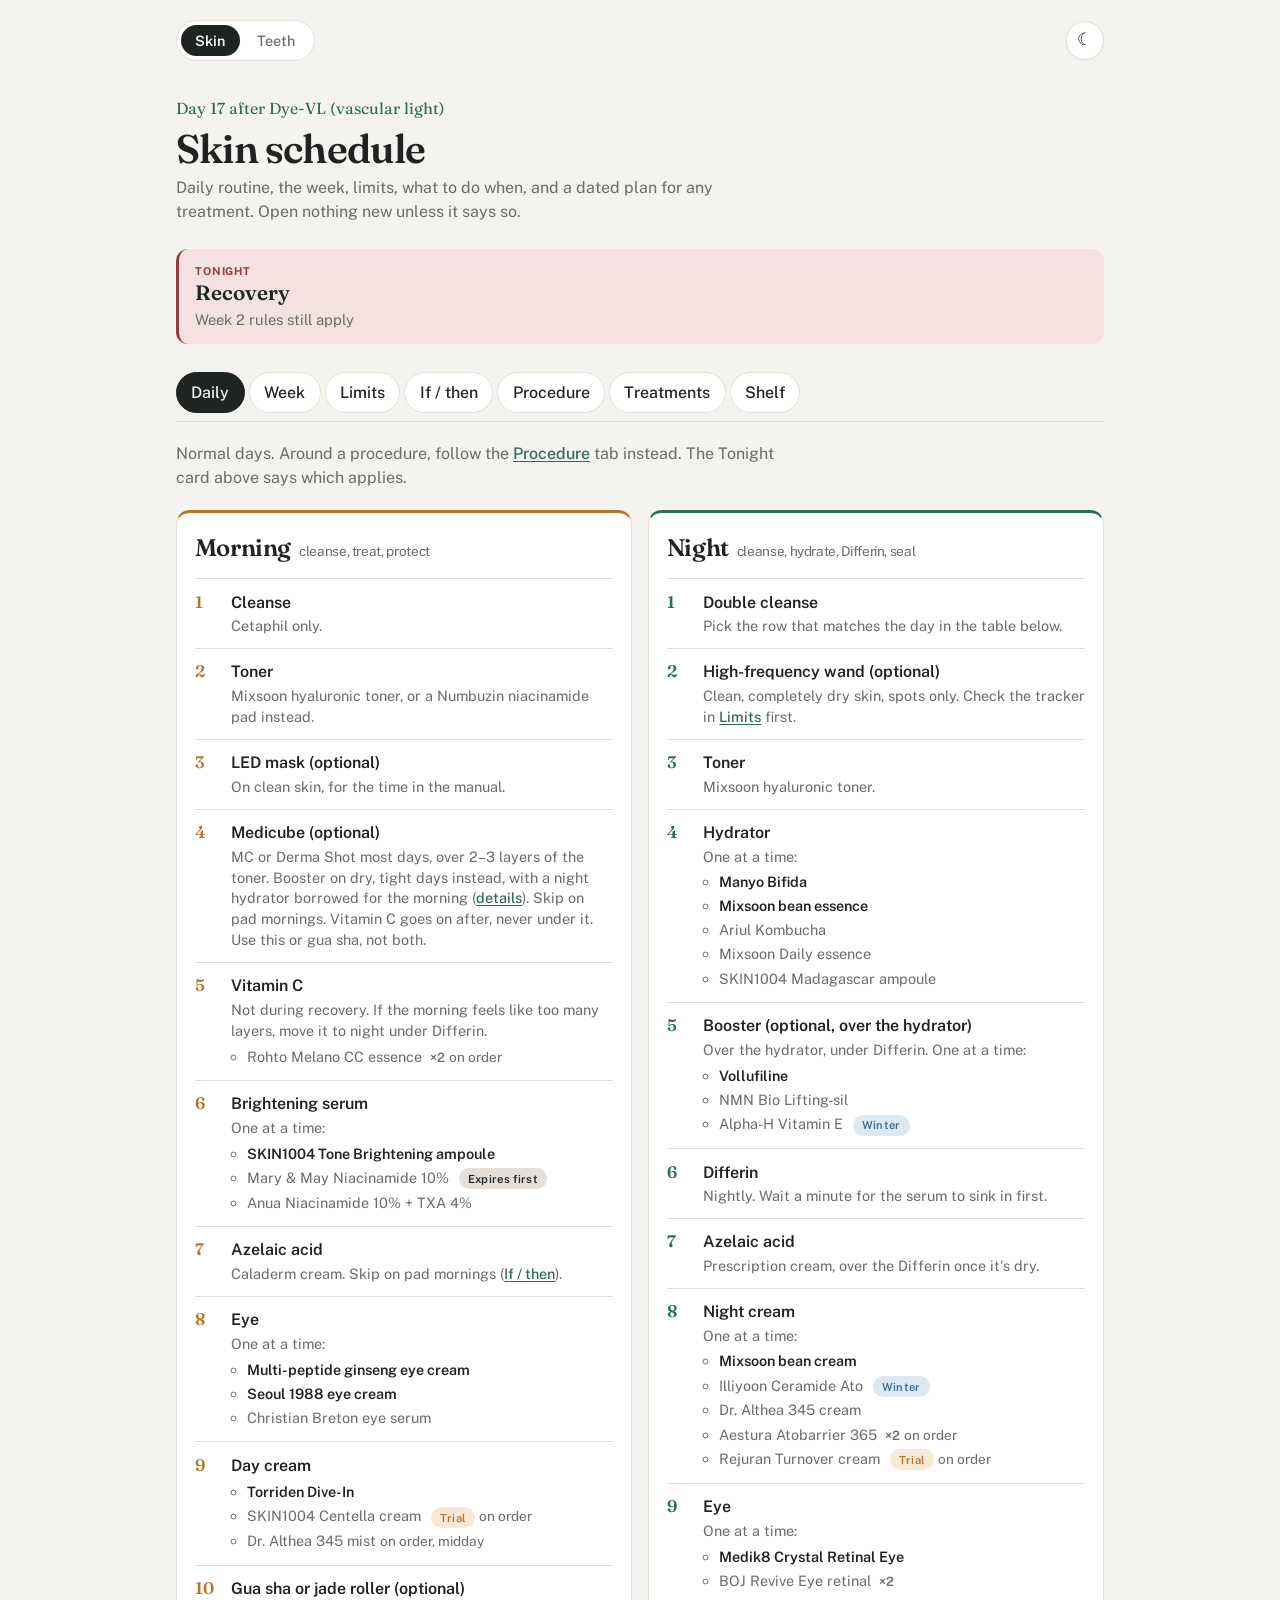
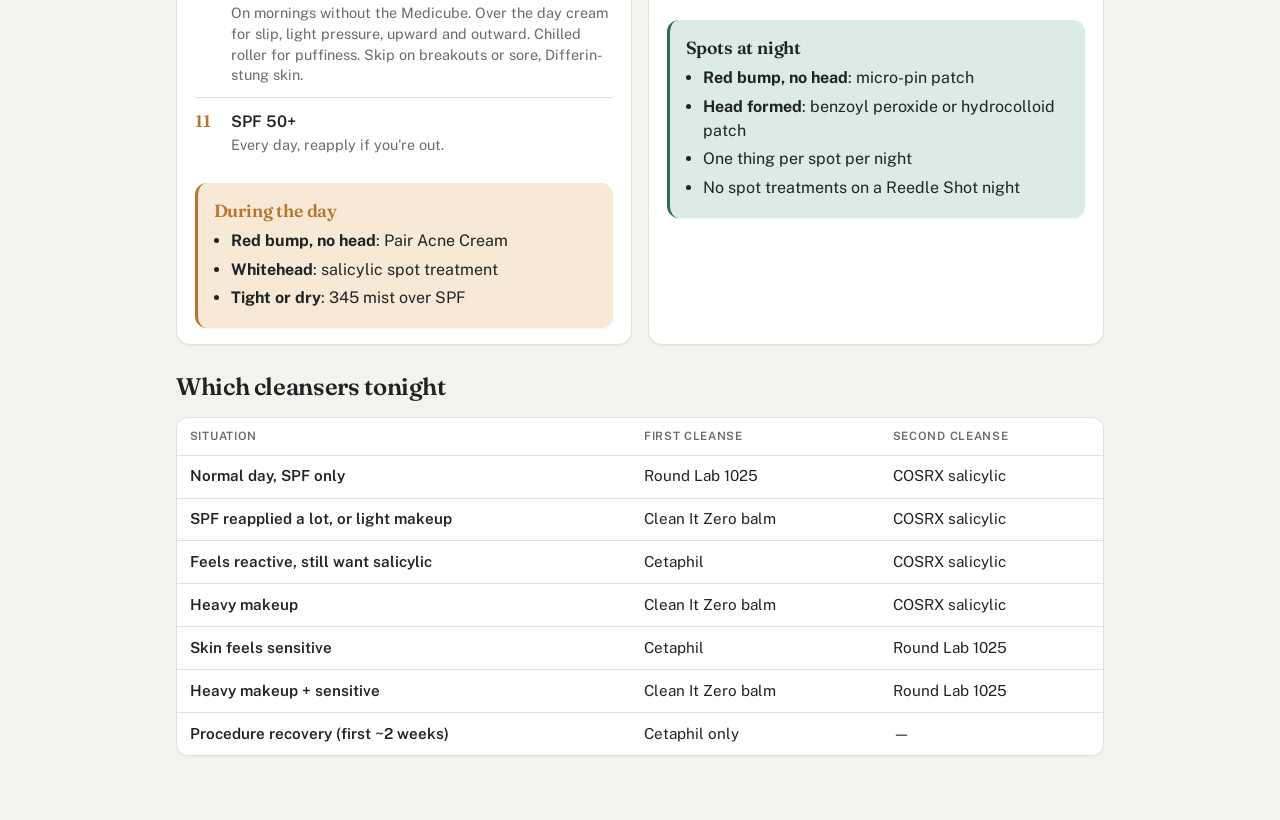
==== commit 18f8153a: "Several appointments at once; add Sofwave + Rejuran + Juvelook and Dye-VL plans" ====
--- a/index.html
+++ b/index.html
@@ -7,7 +7,7 @@
 <title>Skin schedule</title>
 <link rel="preconnect" href="https://fonts.googleapis.com">
 <link href="https://fonts.googleapis.com/css2?family=Fraunces:opsz,wght@9..144,400;9..144,600&family=Public+Sans:wght@400;500;600&display=swap" rel="stylesheet">
-<link rel="stylesheet" href="style.css?v=8">
+<link rel="stylesheet" href="style.css?v=9">
 <link rel="manifest" href="manifest.webmanifest">
 <link rel="icon" href="icon-192.png?v=5">
 <link rel="apple-touch-icon" href="apple-touch-icon.png?v=5">
@@ -210,26 +210,15 @@
 
 <!-- PROCEDURE -->
 <section class="view" id="proc">
-<div class="picker">
-  <label>Treatment
-    <select id="ptype">
-      <option value="tca">Microneedling + TCA</option>
-      <option value="mn">Microneedling only</option>
-      <option value="pdl">Vascular laser (PDL / V-Beam)</option>
-      <option value="botox">Botox</option>
-      <option value="lpeel">Light chemical peel</option>
-      <option value="mpeel">Medium TCA peel</option>
-      <option value="frax">Fractional laser (CO2 / erbium)</option>
-    </select>
-  </label>
-  <label>Date
-    <input type="date" id="pdate">
-  </label>
-</div>
+<div class="picker plist">
+  <h3>Your appointments</h3>
+  <div id="plist"></div>
+  <button type="button" class="padd" id="padd">+ Add a treatment</button>
+</div>
+<div class="note warn" id="pclash" hidden></div>
 <ul class="lead" style="padding-left:1.1rem"><li>Dates are a plan; if the skin is still pink, tight or peeling, wait</li><li>The clinic's sheet beats this page</li><li>Nothing new gets opened unless a row says so</li></ul>
-<button type="button" class="calbtn" id="ics">Add this plan to my calendar</button>
-<ul class="tl" id="tl"></ul>
-<div class="note warn" id="pwarn"></div>
+<button type="button" class="calbtn" id="ics">Add all of these to my calendar</button>
+<div id="tlwrap"></div>
 </section>
 
 <!-- TREATMENTS -->
@@ -412,7 +401,27 @@
       [10,14,'go','Days 10–14',['Differin every other night']],
       [21,21,'go','Week 4',['Differin nightly','Azelaics, vitamin C, Medik8, boosters back']],
       [28,28,'go','Week 5',['Pads, spot treatments, Reedle back','Full routine']]
-    ],warn:['Strict sun avoidance until D+28, then careful for 3 months','4 weeks clear of anything else','Next session 6–12 weeks later']}
+    ],warn:['Strict sun avoidance until D+28, then careful for 3 months','4 weeks clear of anything else','Next session 6–12 weeks later']},
+    seoul:{name:'Sofwave + Rejuran + Juvelook',inj:28,steps:[
+      [-14,-14,'stop','Two weeks out',['No sun or tanning on the face from now','Nothing new opened from now']],
+      [-4,-4,'stop','Actives stop',['Last night of Differin tonight','From tomorrow: no Differin, azelaics, vitamin C, pads, BPO, salicylic, Reedle, Medik8 eye retinal','Keep: cleansers, toner, hydrator, Torriden, night cream, SPF']],
+      [-1,-1,'','Day before',['Ask the clinic about skipping alcohol, fish oil, ibuprofen and aspirin: less bruising','Spa or jjimjilbang only before the treatment, never after']],
+      [0,0,'now','Clinic day',['Spa in the morning if you want it, then the clinic. Nothing heated afterwards','Usually Sofwave first, then Rejuran, Rejuran-i and Juvelook','No makeup for 24 hours','Tonight: Cetaphil with cool water, hydrator, Illiyoon, nothing else','Sleep on your back, head a little raised']],
+      [1,3,'','Days 1–3, bumps and swelling',['Rejuran bumps settle in 1–3 days; swelling and small bruises are normal','No sauna, hot water on the face, alcohol or hard workouts','Cetaphil, toner, hydrator, Illiyoon, SPF','Massage the Juvelook areas only if the clinic told you to','Flying: drink plenty of water; a hydrating sheet mask is fine']],
+      [4,6,'go','Days 4–6',['Differin every other night, Illiyoon over it','Mornings: toner, hydrator, Torriden, SPF','Medik8 eye retinal still off (Rejuran-i)']],
+      [7,7,'go','Week 2',['Differin nightly','Both azelaics, vitamin C, brightening serum back','Medik8 eye retinal back']],
+      [14,14,'go','Two weeks',['Pads and spot treatments back','Lasers, light treatments or needling allowed from here']],
+      [28,28,'go','Four weeks',['Full routine','Juvelook keeps building for 2–3 months; a next session is usually 4+ weeks later']]
+    ],warn:['Juvelook areas: no Medicube, gua sha, jade roller or face pressure for 4 weeks','Sofwave: no saunas, hot yoga or heat for a week, and strict SPF','Rejuran-i: no eye retinal or rubbing the eyes for a week','Lasers, light treatments and needling 2+ weeks clear']},
+    dyevl:{name:'Dye-VL (vascular light)',steps:[
+      [-14,-14,'stop','Two weeks out',['No sun or self-tan on the face from now']],
+      [-3,-3,'stop','Actives stop',['Last night of Differin tonight','From tomorrow: no Differin, azelaics, vitamin C, pads, spot treatments']],
+      [0,0,'now','Dye-VL',['Cool compress this evening','Cetaphil, hydrator, Illiyoon, SPF','Nothing heated, no exercise today']],
+      [1,2,'','Days 1–2, a little red or puffy',['Same bland routine','Small dark specks or crusts can appear: leave them alone']],
+      [3,6,'go','Days 3–6',['Differin every other night','Mornings bland, SPF']],
+      [7,7,'go','Week 2',['Differin nightly','Azelaics, vitamin C, pads, Medik8 back','Full routine']],
+      [28,28,'go','Week 5',['Earliest next session','Usually 3–5 sessions for redness and PIE']]
+    ],warn:['SPF on the treated area every day','2+ weeks clear of injectables, Sofwave and needling either side']}
   };
   // Devices around any treatment, worked out from the plan's own milestones so a new plan gets them for free:
   //   stop with the actives; LED when the plan first says "go"; jade roller when Differin restarts;
@@ -438,6 +447,7 @@
     if(go===null)go=1;
     if(roller===null)roller=go;
     if(full===null)full=Math.max(roller,Math.round((roller+last)/2));
+    if(plan.inj){roller=Math.max(roller,plan.inj);full=Math.max(full,plan.inj);last=Math.max(last,plan.inj)}
     add(go,'LED mask back, only if the clinic agrees');
     add(roller,'Jade roller back, light pressure');
     add(full,'Gua sha, Medicube MC and Derma Shot back');
@@ -449,26 +459,54 @@
   function fmt(d){return DAYS[d.getDay()]+' '+d.getDate()+' '+MONS[d.getMonth()]}
   function fmtRange(a,b){if(a.getTime()===b.getTime())return fmt(a);return DAYS[a.getDay()]+' '+a.getDate()+(a.getMonth()===b.getMonth()?'':' '+MONS[a.getMonth()])+' – '+fmt(b)}
   function esc(t){return t.replace(/&/g,'&amp;').replace(/</g,'&lt;')}
+  var procs=[];
+  function pDate(v){var p=v.split('-');return new Date(+p[0],+p[1]-1,+p[2])}
+  function span(plan){var st=plan.steps;return {first:st[0][0],last:Math.max(st[st.length-1][0],plan.inj||0)}}
+  function saveProcs(){try{localStorage.setItem('skin-procs',JSON.stringify(procs))}catch(e){}}
   function render(){
-    var type=document.getElementById('ptype').value,dv=document.getElementById('pdate').value;
-    if(!dv)return;
-    var parts=dv.split('-'),D=new Date(+parts[0],+parts[1]-1,+parts[2]);
-    var plan=PLANS[type],html='';
-    plan.steps.forEach(function(st){
-      var a=addDays(D,st[0]),b=addDays(D,st[1]);
-      var rel=st[0]===0?'procedure':(st[0]<0?(-st[0])+' day'+(st[0]===-1?'':'s')+' before':'day'+(st[0]===st[1]?' '+st[0]:'s '+st[0]+'–'+st[1]));
-      var cls=st[2]==='stop'?'stopd':(st[2]==='go'?'god':(st[2]==='now'?'now':''));
-      var wcls=st[2]==='stop'?'when stop':(st[2]==='go'?'when go':'when');
-      html+='<li class="'+cls+'"><div class="'+wcls+'">'+fmtRange(a,b)+'<small>'+esc(rel)+'</small></div><div class="what"><b>'+esc(st[3])+'</b><ul>'+st[4].map(function(x){return '<li>'+esc(x)+'</li>'}).join('')+'</ul></div></li>';
+    procs.sort(function(x,y){return x.d<y.d?-1:1});
+    var t0=new Date().setHours(0,0,0,0);
+    // appointment rows
+    var opts=Object.keys(PLANS).map(function(k){return [k,PLANS[k].name]});
+    document.getElementById('plist').innerHTML=procs.map(function(p,i){
+      return '<div class="prow"><select data-i="'+i+'" data-f="t" aria-label="Treatment">'+opts.map(function(o){return '<option value="'+o[0]+'"'+(o[0]===p.t?' selected':'')+'>'+esc(o[1])+'</option>'}).join('')+'</select>'+
+        '<input type="date" data-i="'+i+'" data-f="d" value="'+p.d+'" aria-label="Date"><button type="button" class="prm" data-rm="'+i+'" aria-label="Remove">×</button></div>';
+    }).join('');
+    // clashes: less than 2 weeks between treatments
+    var clash=[];
+    for(var i=1;i<procs.length;i++){var g=Math.round((pDate(procs[i].d)-pDate(procs[i-1].d))/86400000);
+      if(g<14)clash.push(PLANS[procs[i-1].t].name+' ('+fmt(pDate(procs[i-1].d))+') and '+PLANS[procs[i].t].name+' ('+fmt(pDate(procs[i].d))+') are only '+g+' day'+(g===1?'':'s')+' apart. Your rule is 2+ weeks; check with the clinic')}
+    var pc=document.getElementById('pclash');pc.hidden=!clash.length;
+    pc.innerHTML=clash.length?'<h3>Too close together</h3><ul>'+clash.map(function(x){return '<li>'+esc(x)+'</li>'}).join('')+'</ul>':'';
+    // one timeline per appointment
+    var html='';
+    procs.forEach(function(p){
+      var plan=PLANS[p.t],D=pDate(p.d);
+      html+='<h2 class="tlh">'+esc(plan.name)+' <small>'+fmt(D)+'</small></h2><ul class="tl">';
+      plan.steps.forEach(function(st){
+        var a=addDays(D,st[0]),b=addDays(D,st[1]);
+        var rel=st[0]===0?'procedure':(st[0]<0?(-st[0])+' day'+(st[0]===-1?'':'s')+' before':'day'+(st[0]===st[1]?' '+st[0]:'s '+st[0]+'–'+st[1]));
+        var cls=st[2]==='stop'?'stopd':(st[2]==='go'?'god':(st[2]==='now'?'now':''));
+        var wcls=st[2]==='stop'?'when stop':(st[2]==='go'?'when go':'when');
+        html+='<li class="'+cls+'"><div class="'+wcls+'">'+fmtRange(a,b)+'<small>'+esc(rel)+'</small></div><div class="what"><b>'+esc(st[3])+'</b><ul>'+st[4].map(function(x){return '<li>'+esc(x)+'</li>'}).join('')+'</ul></div></li>';
+      });
+      html+='</ul><div class="note warn"><h3>'+esc(plan.name)+'</h3><ul>'+plan.warn.map(function(x){return '<li>'+esc(x)+'</li>'}).join('')+'</ul></div>';
     });
-    document.getElementById('tl').innerHTML=html;
-    document.getElementById('pwarn').innerHTML='<h3>'+esc(plan.name)+', '+fmt(D)+'</h3><ul>'+plan.warn.map(function(x){return '<li>'+esc(x)+'</li>'}).join('')+'</ul>';
-    var c=document.getElementById('count'),n=Math.round((D-new Date().setHours(0,0,0,0))/86400000);
-    c.textContent=n>0?plan.name+' in '+n+' day'+(n===1?'':'s')+', '+fmt(D):(n===0?plan.name+' today':'Day '+(-n)+' after '+plan.name.toLowerCase());
-    cur={plan:plan,D:D,rel:-n};
+    document.getElementById('tlwrap').innerHTML=html;
+    // which appointment matters today: one whose window we're in (closest date wins), else the next one coming up
+    cur=null;var active=null,next=null;
+    procs.forEach(function(p){
+      var plan=PLANS[p.t],D=pDate(p.d),rel=Math.round((t0-D)/86400000),sp=span(plan),c={plan:plan,D:D,rel:rel};
+      if(rel>=sp.first&&rel<=sp.last&&(!active||Math.abs(rel)<Math.abs(active.rel)))active=c;
+      if(rel<0&&(!next||-rel<-next.rel))next=c;
+    });
+    cur=active||next;
+    var cEl=document.getElementById('count');
+    if(cur){var n=-cur.rel;cEl.textContent=n>0?cur.plan.name+' in '+n+' day'+(n===1?'':'s')+', '+fmt(cur.D):(n===0?cur.plan.name+' today':'Day '+(-n)+' after '+cur.plan.name)}
+    else cEl.textContent='';
     tonight();
     tracker();
-    try{localStorage.setItem('skin-proc',JSON.stringify({t:type,d:dv}))}catch(e){}
+    saveProcs();
   }
   var cur=null;
   function iso(d){return d.getFullYear()+'-'+('0'+(d.getMonth()+1)).slice(-2)+'-'+('0'+d.getDate()).slice(-2)}
@@ -483,10 +521,13 @@
   function ago(list){var t=today0(),best=null;list.forEach(function(v){var n=daysBetween(parseIso(v),t);if(n>=0&&(best===null||n<best))best=n});return best}
   function inLast7(list){var t=today0();return list.filter(function(v){var n=daysBetween(parseIso(v),t);return n>=0&&n<7}).length}
   function procBlock(){
-    if(!cur)return null;
-    var st=cur.plan.steps,from=Math.min(st[0][0],-14),to=Math.max(st[st.length-1][0],14);
-    if(cur.rel>=from&&cur.rel<to)return cur.rel<0?'procedure in '+(-cur.rel)+' day'+(cur.rel===-1?'':'s'):(cur.rel===0?'procedure today':'still recovering (back on day '+to+')');
-    return null;
+    var t0=new Date().setHours(0,0,0,0),why=null;
+    procs.forEach(function(p){
+      if(why)return;
+      var plan=PLANS[p.t],rel=Math.round((t0-pDate(p.d))/86400000),sp=span(plan),from=Math.min(sp.first,-14),to=Math.max(sp.last,14);
+      if(rel>=from&&rel<to)why=rel<0?plan.name+' in '+(-rel)+' day'+(rel===-1?'':'s'):(rel===0?plan.name+' today':'still recovering from '+plan.name+' (back on day '+to+')');
+    });
+    return why;
   }
   function padStatus(){
     var why=procBlock();if(why)return {ok:false,why:why};
@@ -607,29 +648,32 @@
 
   // Calendar: the dated plan as an .ics file, one all-day event per step
   document.getElementById('ics').addEventListener('click',function(){
-    if(!cur)return;
+    if(!procs.length)return;
     function d8(d){return iso(d).replace(/-/g,'')}
     function txt(t){return t.replace(/\\/g,'\\\\').replace(/,/g,'\\,').replace(/;/g,'\;').replace(/\n/g,'\\n')}
     var stamp=new Date().toISOString().replace(/[-:]/g,'').replace(/\.\d+/,'');
     var out=['BEGIN:VCALENDAR','VERSION:2.0','PRODID:-//selfcare//skin plan//EN','CALSCALE:GREGORIAN'];
-    cur.plan.steps.forEach(function(st,i){
-      var a=addDays(cur.D,st[0]),b=addDays(cur.D,st[1]+1);
-      out.push('BEGIN:VEVENT','UID:'+d8(cur.D)+'-'+i+'@selfcare','DTSTAMP:'+stamp,
+    procs.forEach(function(p){var plan=PLANS[p.t],D=pDate(p.d);
+    plan.steps.forEach(function(st,i){
+      var a=addDays(D,st[0]),b=addDays(D,st[1]+1);
+      out.push('BEGIN:VEVENT','UID:'+p.t+'-'+d8(D)+'-'+i+'@selfcare','DTSTAMP:'+stamp,
         'DTSTART;VALUE=DATE:'+d8(a),'DTEND;VALUE=DATE:'+d8(b),
-        'SUMMARY:'+txt('Skin: '+st[3]),'DESCRIPTION:'+txt(st[4].join('\n')),
+        'SUMMARY:'+txt('Skin: '+st[3]+(st[0]===0?'':' ('+plan.name+')')),'DESCRIPTION:'+txt(st[4].join('\n')),
         'BEGIN:VALARM','ACTION:DISPLAY','DESCRIPTION:'+txt(st[3]),'TRIGGER:PT9H','END:VALARM','END:VEVENT');
-    });
+    });});
     out.push('END:VCALENDAR');
     var blob=new Blob([out.join('\r\n')],{type:'text/calendar'}),a=document.createElement('a');
-    a.href=URL.createObjectURL(blob);a.download=cur.plan.name.replace(/[^\w]+/g,'-').toLowerCase()+'-'+iso(cur.D)+'.ics';
+    a.href=URL.createObjectURL(blob);a.download='skin-treatments.ics';
     document.body.appendChild(a);a.click();setTimeout(function(){URL.revokeObjectURL(a.href);a.remove()},500);
   });
-  var sel=document.getElementById('ptype'),inp=document.getElementById('pdate');
-  var savedP=null;try{savedP=JSON.parse(localStorage.getItem('skin-proc'))}catch(e){}
-  sel.value=(savedP&&PLANS[savedP.t])?savedP.t:'tca';
-  // The procedure moved from 18 Oct to 18 Dec; a browser still holding the old default gets the new date
-  inp.value=(savedP&&savedP.d&&savedP.d!=='2026-10-18')?savedP.d:'2026-12-18';
-  sel.addEventListener('change',render);inp.addEventListener('change',render);
+  try{procs=JSON.parse(localStorage.getItem('skin-procs'))||[]}catch(e){procs=[]}
+  procs=(procs||[]).filter(function(p){return p&&PLANS[p.t]&&/^\d{4}-\d\d-\d\d$/.test(p.d)});
+  if(!procs.length)procs=[{t:'seoul',d:'2026-11-05'},{t:'dyevl',d:'2026-11-18'},{t:'tca',d:'2026-12-18'}];
+  var plistEl=document.getElementById('plist');
+  plistEl.addEventListener('change',function(e){var el=e.target,i=+el.dataset.i;if(!procs[i])return;
+    if(el.dataset.f==='t')procs[i].t=el.value;else if(el.value)procs[i].d=el.value;render()});
+  plistEl.addEventListener('click',function(e){var b=e.target.closest('[data-rm]');if(!b)return;procs.splice(+b.dataset.rm,1);render()});
+  document.getElementById('padd').addEventListener('click',function(){var d=addDays(new Date(),28);procs.push({t:'tca',d:iso(d)});render()});
   render();
 
   /* inventory */
--- a/style.css
+++ b/style.css
@@ -326,3 +326,18 @@
 .week div.dev{background:none;border:0;border-top:1px dashed var(--line);border-radius:0;padding:.5rem 0 0;box-shadow:none;transform:none}
 .week>div.today div.dev{border-top-color:currentColor}
 .week>div.today .dev .chip{background:var(--bg);color:var(--ink)}
+
+/* procedure list */
+.plist{flex-direction:column;align-items:stretch}
+.plist h3{margin:0}
+.prow{display:flex;gap:.5rem;align-items:center;padding:.4rem 0;border-top:1px solid var(--line)}
+.prow:first-child{border-top:0}
+.prow select{flex:1 1 auto;min-width:0}
+.prow input{flex:0 0 auto}
+.prow select,.prow input{font:inherit;font-size:.95rem;color:var(--ink);background:var(--bg);border:1px solid var(--line);border-radius:8px;padding:.45rem .55rem}
+.prm{flex:0 0 auto;width:2rem;height:2rem;border-radius:50%;border:1px solid var(--line);background:transparent;color:var(--muted);font-size:1.1rem;line-height:1;cursor:pointer}
+.padd{align-self:flex-start;font:inherit;font-size:.88rem;font-weight:500;padding:.4rem .9rem;border-radius:999px;border:1px dashed var(--line);background:transparent;color:var(--ink);cursor:pointer}
+.prow select:focus-visible,.prow input:focus-visible,.prm:focus-visible,.padd:focus-visible{outline:2px solid var(--pm);outline-offset:2px}
+.tlh{margin-top:1.75rem}
+.tlh small{font-family:"Public Sans",sans-serif;font-size:.9rem;font-weight:500;color:var(--muted);margin-left:.3rem}
+@media (max-width:600px){.prow{flex-wrap:wrap}.prow select{flex-basis:100%}.prow input{flex:1 1 auto}}
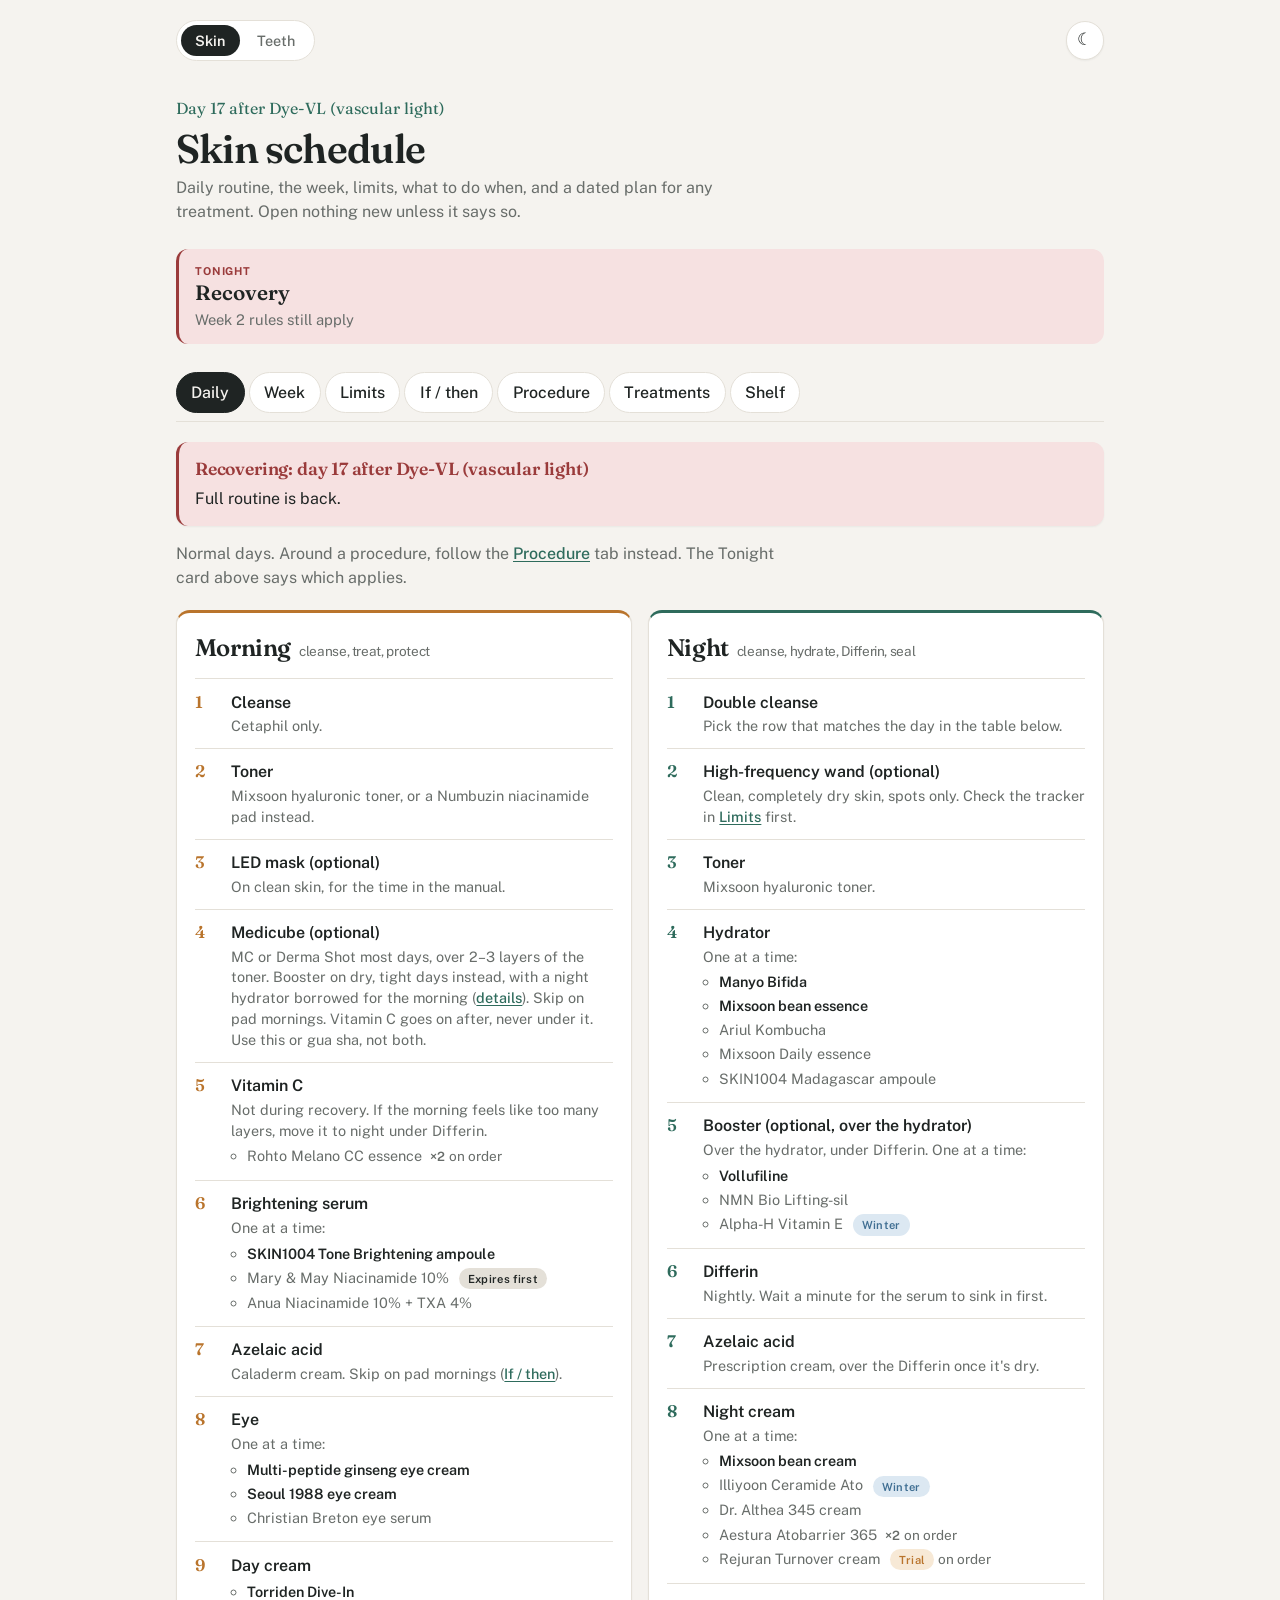
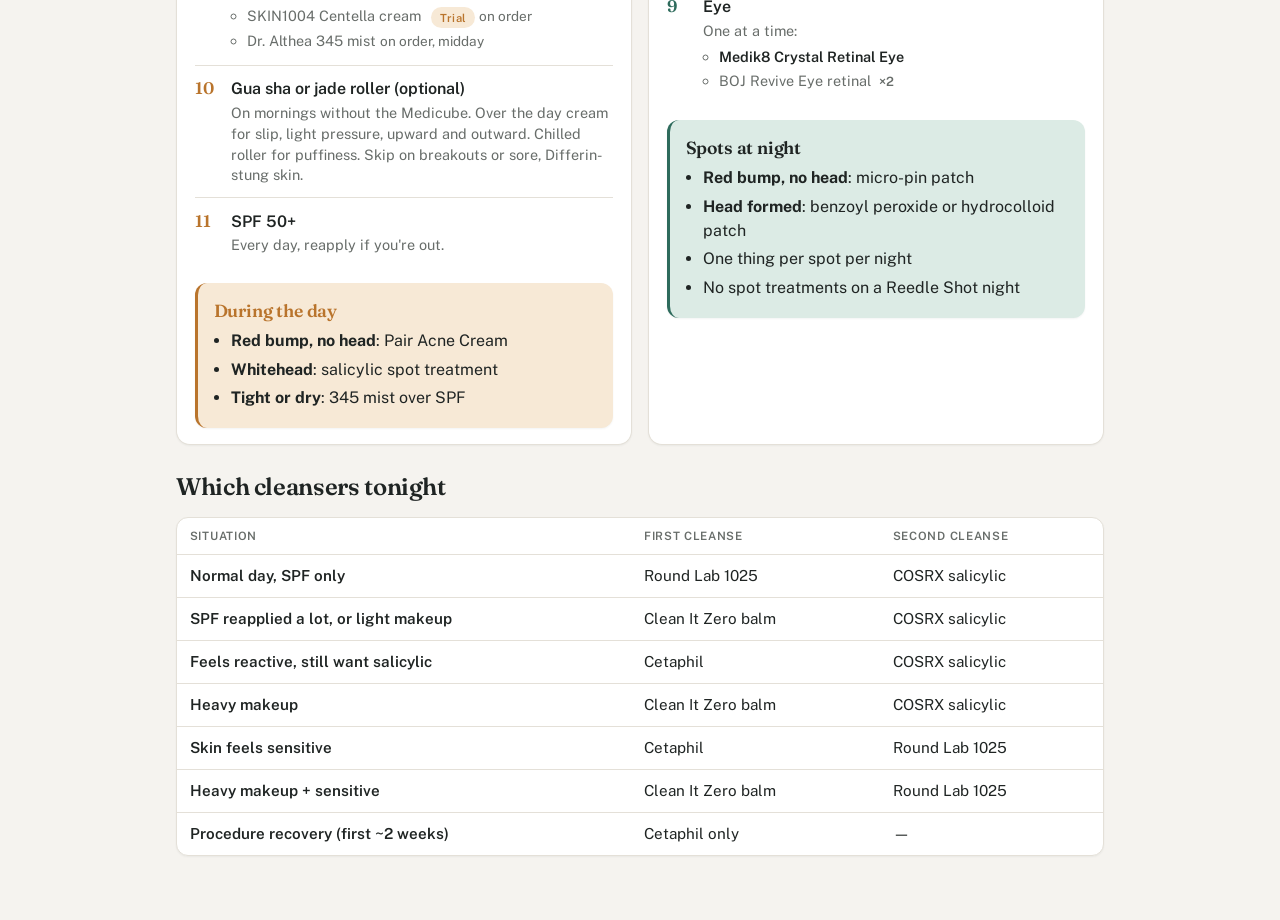
==== commit 47ab493f: "Daily tab: banner and paused steps around appointments" ====
--- a/index.html
+++ b/index.html
@@ -7,7 +7,7 @@
 <title>Skin schedule</title>
 <link rel="preconnect" href="https://fonts.googleapis.com">
 <link href="https://fonts.googleapis.com/css2?family=Fraunces:opsz,wght@9..144,400;9..144,600&family=Public+Sans:wght@400;500;600&display=swap" rel="stylesheet">
-<link rel="stylesheet" href="style.css?v=9">
+<link rel="stylesheet" href="style.css?v=12">
 <link rel="manifest" href="manifest.webmanifest">
 <link rel="icon" href="icon-192.png?v=5">
 <link rel="apple-touch-icon" href="apple-touch-icon.png?v=5">
@@ -23,7 +23,7 @@
   <h1>Skin schedule</h1>
   <p>Daily routine, the week, limits, what to do when, and a dated plan for any treatment. Open nothing new unless it says so.</p>
 </header>
-<div class="tonight" id="tonight" hidden><p class="lbl" id="tonight-lbl">Tonight</p><p class="what" id="tonight-what"></p><p class="sub" id="tonight-sub"></p><p class="dev" id="tonight-dev" hidden></p></div>
+<div class="tonight" id="tonight" hidden><p class="lbl" id="tonight-lbl">Tonight</p><p class="what" id="tonight-what"></p><p class="sub" id="tonight-sub"></p><p class="dev" id="tonight-dev" hidden></p><p class="heads" id="tonight-heads" hidden></p></div>
 
 <nav class="tabs" role="tablist" aria-label="Sections">
   <button role="tab" aria-selected="true" data-tab="daily">Daily</button>
@@ -37,6 +37,7 @@
 
 <!-- DAILY -->
 <section class="view active" id="daily">
+<div class="note warn dailyban" id="dailyban" hidden></div>
 <p class="lead">Normal days. Around a procedure, follow the <a class="go" data-tab="proc" href="#proc">Procedure</a> tab instead. The Tonight card above says which applies.</p>
 <div class="day">
   <div class="col am">
@@ -459,7 +460,8 @@
   function fmt(d){return DAYS[d.getDay()]+' '+d.getDate()+' '+MONS[d.getMonth()]}
   function fmtRange(a,b){if(a.getTime()===b.getTime())return fmt(a);return DAYS[a.getDay()]+' '+a.getDate()+(a.getMonth()===b.getMonth()?'':' '+MONS[a.getMonth()])+' – '+fmt(b)}
   function esc(t){return t.replace(/&/g,'&amp;').replace(/</g,'&lt;')}
-  var procs=[];
+  var procs=[],upcoming=null;
+  function stopDayOf(plan){var d=0;plan.steps.forEach(function(x){if(x[3]==='Actives stop'&&!d)d=x[0]});return d}
   function pDate(v){var p=v.split('-');return new Date(+p[0],+p[1]-1,+p[2])}
   function span(plan){var st=plan.steps;return {first:st[0][0],last:Math.max(st[st.length-1][0],plan.inj||0)}}
   function saveProcs(){try{localStorage.setItem('skin-procs',JSON.stringify(procs))}catch(e){}}
@@ -494,18 +496,22 @@
     });
     document.getElementById('tlwrap').innerHTML=html;
     // which appointment matters today: one whose window we're in (closest date wins), else the next one coming up
-    cur=null;var active=null,next=null;
+    cur=null;upcoming=null;var active=null,pre=null,next=null;
     procs.forEach(function(p){
       var plan=PLANS[p.t],D=pDate(p.d),rel=Math.round((t0-D)/86400000),sp=span(plan),c={plan:plan,D:D,rel:rel};
-      if(rel>=sp.first&&rel<=sp.last&&(!active||Math.abs(rel)<Math.abs(active.rel)))active=c;
+      if(rel>=sp.first&&rel<=sp.last){
+        if(rel>=stopDayOf(plan)){if(!active||Math.abs(rel)<Math.abs(active.rel))active=c}
+        else if(!pre||rel>pre.rel)pre=c;
+      }
       if(rel<0&&(!next||-rel<-next.rel))next=c;
     });
-    cur=active||next;
+    cur=active||pre||next;if(active&&pre)upcoming=pre;
     var cEl=document.getElementById('count');
     if(cur){var n=-cur.rel;cEl.textContent=n>0?cur.plan.name+' in '+n+' day'+(n===1?'':'s')+', '+fmt(cur.D):(n===0?cur.plan.name+' today':'Day '+(-n)+' after '+cur.plan.name)}
     else cEl.textContent='';
     tonight();
     tracker();
+    dailyMarks();
     saveProcs();
   }
   var cur=null;
@@ -602,6 +608,52 @@
     });
   })();
 
+  // Daily tab: while actives are paused for an appointment, mark the steps that are off and when each comes back
+  var DAILY=[
+    {col:'am',title:'Vitamin C',re:/vitamin C/i},
+    {col:'am',title:'Brightening serum',re:/brightening serum/i},
+    {col:'am',title:'Azelaic acid',re:/azelaic/i},
+    {col:'am',title:'LED mask (optional)',re:/LED/},
+    {col:'am',title:'Medicube (optional)',re:/Medicube|MC and Derma/},
+    {col:'am',title:'Gua sha or jade roller (optional)',re:/gua sha|jade roller/i,part:/^Jade roller/i,partTxt:'Jade roller only for now, no gua sha'},
+    {col:'pm',title:'High-frequency wand (optional)',re:/wand/i},
+    {col:'pm',title:'Booster (optional, over the hydrator)',re:/booster/i,also:/Booster and the wand/},
+    {col:'pm',title:'Differin',re:/Differin/},
+    {col:'pm',title:'Azelaic acid',re:/azelaic/i},
+    {col:'pm',title:'Eye',re:/Medik8/i}
+  ];
+  var BACK=/back|nightly|every other night|fine from today|Full routine/i;
+  function dailyMarks(){
+    var ban=document.getElementById('dailyban');if(!ban)return;
+    document.querySelectorAll('#daily ol.steps>li').forEach(function(li){li.classList.remove('paused','partly');var t=li.querySelector('.ptag');if(t)t.remove()});
+    if(!cur){ban.hidden=true;return}
+    var plan=cur.plan,rel=cur.rel,st=plan.steps,sp=span(plan),stopDay=stopDayOf(plan);
+    if(rel<sp.first||rel>sp.last){ban.hidden=true;return}
+    if(rel<=stopDay){
+      var left=stopDay-rel;
+      ban.innerHTML='<h3>'+(left===0?'Last night of Differin tonight':'Actives stop '+fmt(addDays(cur.D,stopDay))+', in '+left+' day'+(left===1?'':'s'))+'</h3><p>'+esc(plan.name)+' on '+fmt(cur.D)+'. Until then, the routine below as normal.</p>';
+      ban.hidden=false;return;
+    }
+    var full=st.some(function(x){return x[0]>stopDay&&x[0]<=rel&&x[4].some(function(b){return /Full routine/i.test(b)})});
+    var pausedN=0;
+    DAILY.forEach(function(it){
+      var li=null;document.querySelectorAll('#daily .col.'+it.col+' ol.steps>li').forEach(function(x){var b=x.querySelector('b');if(b&&b.textContent.trim()===it.title)li=x});
+      if(!li||full)return;
+      var on=null,ret=null;
+      st.forEach(function(x){if(x[0]<=stopDay)return;x[4].forEach(function(b){
+        if((it.re.test(b)||(it.also&&it.also.test(b)))&&BACK.test(b)){if(x[0]<=rel)on=b;else if(!ret)ret=x[0]}})});
+      var part=on&&it.part&&it.part.test(on);
+      if(on&&!part&&!/every other night/i.test(on))return;
+      var tag=document.createElement('span');tag.className='ptag';
+      if(on){li.classList.add('partly');tag.textContent=part?it.partTxt:'Every other night for now';}
+      else{li.classList.add('paused');pausedN++;tag.textContent=ret!==null?'Paused until '+fmt(addDays(cur.D,ret)):'Paused for now'}
+      li.querySelector('div').appendChild(tag);
+    });
+    ban.innerHTML='<h3>'+(rel<0?'Actives paused':rel===0?esc(plan.name)+' today':'Recovering: day '+rel+' after '+esc(plan.name))+'</h3><p>'+
+      (rel===0?'Only what the clinic applies and sends home.':full?'Full routine is back.':pausedN?'Steps marked below are off for now, with the date each one comes back. The <a class="go" data-tab="proc" href="#proc">Procedure</a> tab has the full plan.':'Everything below is back.')+'</p>';
+    ban.hidden=false;
+  }
+
   // Morning / Tonight card: the procedure plan while inside its window, otherwise the normal week
   var WEEK_NIGHT=[
     ['Standard night','Differin, then the prescription azelaic once it\'s dry'],
@@ -619,13 +671,28 @@
     var morning=new Date().getHours()<12,plan=cur.plan,rel=cur.rel;
     var st=plan.steps,first=st[0][0],last=st[st.length-1][0],what,sub,day=new Date().getDay();
     document.getElementById('tonight-lbl').textContent=morning?'This morning':'Tonight';
-    if(rel>=first&&rel<=last){
+    // Before the actives-stop day the routine is normal, with a red heads-up; the card turns red from that evening
+    var stopDay=stopDayOf(plan),heads='';
+    var inWin=rel>=first&&rel<=last,stopped=inWin&&(rel>stopDay||(rel===stopDay&&!morning));
+    if(inWin&&!stopped){
+      var left=stopDay-rel,today=null;st.forEach(function(x){if(rel>=x[0]&&rel<=x[1]&&x[0]!==stopDay)today=x});
+      heads=left===0?'Last night of Differin tonight: actives stop from tomorrow, for '+plan.name:
+        'Actives stop '+fmt(addDays(cur.D,stopDay))+', in '+left+' day'+(left===1?'':'s')+', for '+plan.name+' on '+fmt(cur.D);
+      if(today)heads+='. '+today[3]+': '+today[4][0];
+    }
+    if(upcoming){var us=stopDayOf(upcoming.plan),ul=us-upcoming.rel;
+      heads=(heads?heads+'. ':'')+(ul===0?'Last night of Differin tonight for '+upcoming.plan.name:'Actives stop '+fmt(addDays(upcoming.D,us))+', in '+ul+' day'+(ul===1?'':'s')+', for '+upcoming.plan.name+' on '+fmt(upcoming.D))}
+    if(stopped){
       var c=null,prev=null;
       st.forEach(function(x){if(rel>=x[0]&&rel<=x[1])c=x;if(x[0]<=rel)prev=x});
       if(c){what=c[3];sub=c[4][0]}
       else if(rel<0){what='Procedure prep';sub='Actives stay paused. Cleansers, toner, hydrator, night cream, SPF only'}
       else{what='Recovery';sub=prev[3]+' rules still apply'}
-      if(morning){var m=(c||prev)[4].filter(function(x){return /^Mornings/.test(x)})[0];sub=m||BLAND}
+      if(morning){
+        var m=(c||prev)[4].filter(function(x){return /^Mornings/.test(x)})[0];
+        var back=st.some(function(x){return x[0]>0&&x[0]<=rel&&x[4].some(function(b){return /vitamin C.*back|Full routine/i.test(b)})});
+        sub=m||(back?MORNING:BLAND);
+      }
       box.classList.add('proc');
     }else{
       box.classList.remove('proc');
@@ -640,6 +707,7 @@
     }
     document.getElementById('tonight-what').textContent=what;
     document.getElementById('tonight-sub').textContent=sub;
+    var hd=document.getElementById('tonight-heads');hd.textContent=heads;hd.hidden=!heads;
     var dl=document.getElementById('tonight-dev'),dw=DEV_WEEK[day],dv=null;
     if(!box.classList.contains('proc'))dv=morning?dw.am:dw.pm;
     if(dv&&dv.length){dl.textContent='Devices: '+devText(dv)+(morning&&dw.note?'. '+dw.note:'');dl.hidden=false}else dl.hidden=true;
--- a/style.css
+++ b/style.css
@@ -341,3 +341,17 @@
 .tlh{margin-top:1.75rem}
 .tlh small{font-family:"Public Sans",sans-serif;font-size:.9rem;font-weight:500;color:var(--muted);margin-left:.3rem}
 @media (max-width:600px){.prow{flex-wrap:wrap}.prow select{flex-basis:100%}.prow input{flex:1 1 auto}}
+.tonight .heads{margin-top:.35rem;padding-top:.35rem;border-top:1px solid var(--line);color:var(--warn);font-size:.88rem;font-weight:600}
+.tonight .heads[hidden]{display:none}
+
+/* Daily tab: paused steps around an appointment */
+.dailyban{margin:0 0 1rem}
+.dailyban[hidden]{display:none}
+.dailyban h3{color:var(--warn)}
+.dailyban p{margin:.2rem 0 0}
+#daily ol.steps>li.paused>div>b,#daily ol.steps>li.paused>div>span:not(.ptag){opacity:.45}
+#daily ol.steps>li.paused>div>b{text-decoration:line-through}
+#daily ol.steps>li.paused::before{opacity:.45}
+.ptag{display:inline-block;margin-top:.3rem;font-size:.72rem;font-weight:700;letter-spacing:.03em;padding:.12rem .5rem;border-radius:999px;background:var(--warn-soft);color:var(--warn)}
+li.partly .ptag{background:var(--am-soft);color:var(--am)}
+#daily ol.steps span.ptag{display:inline-block;width:auto;margin-top:.35rem}
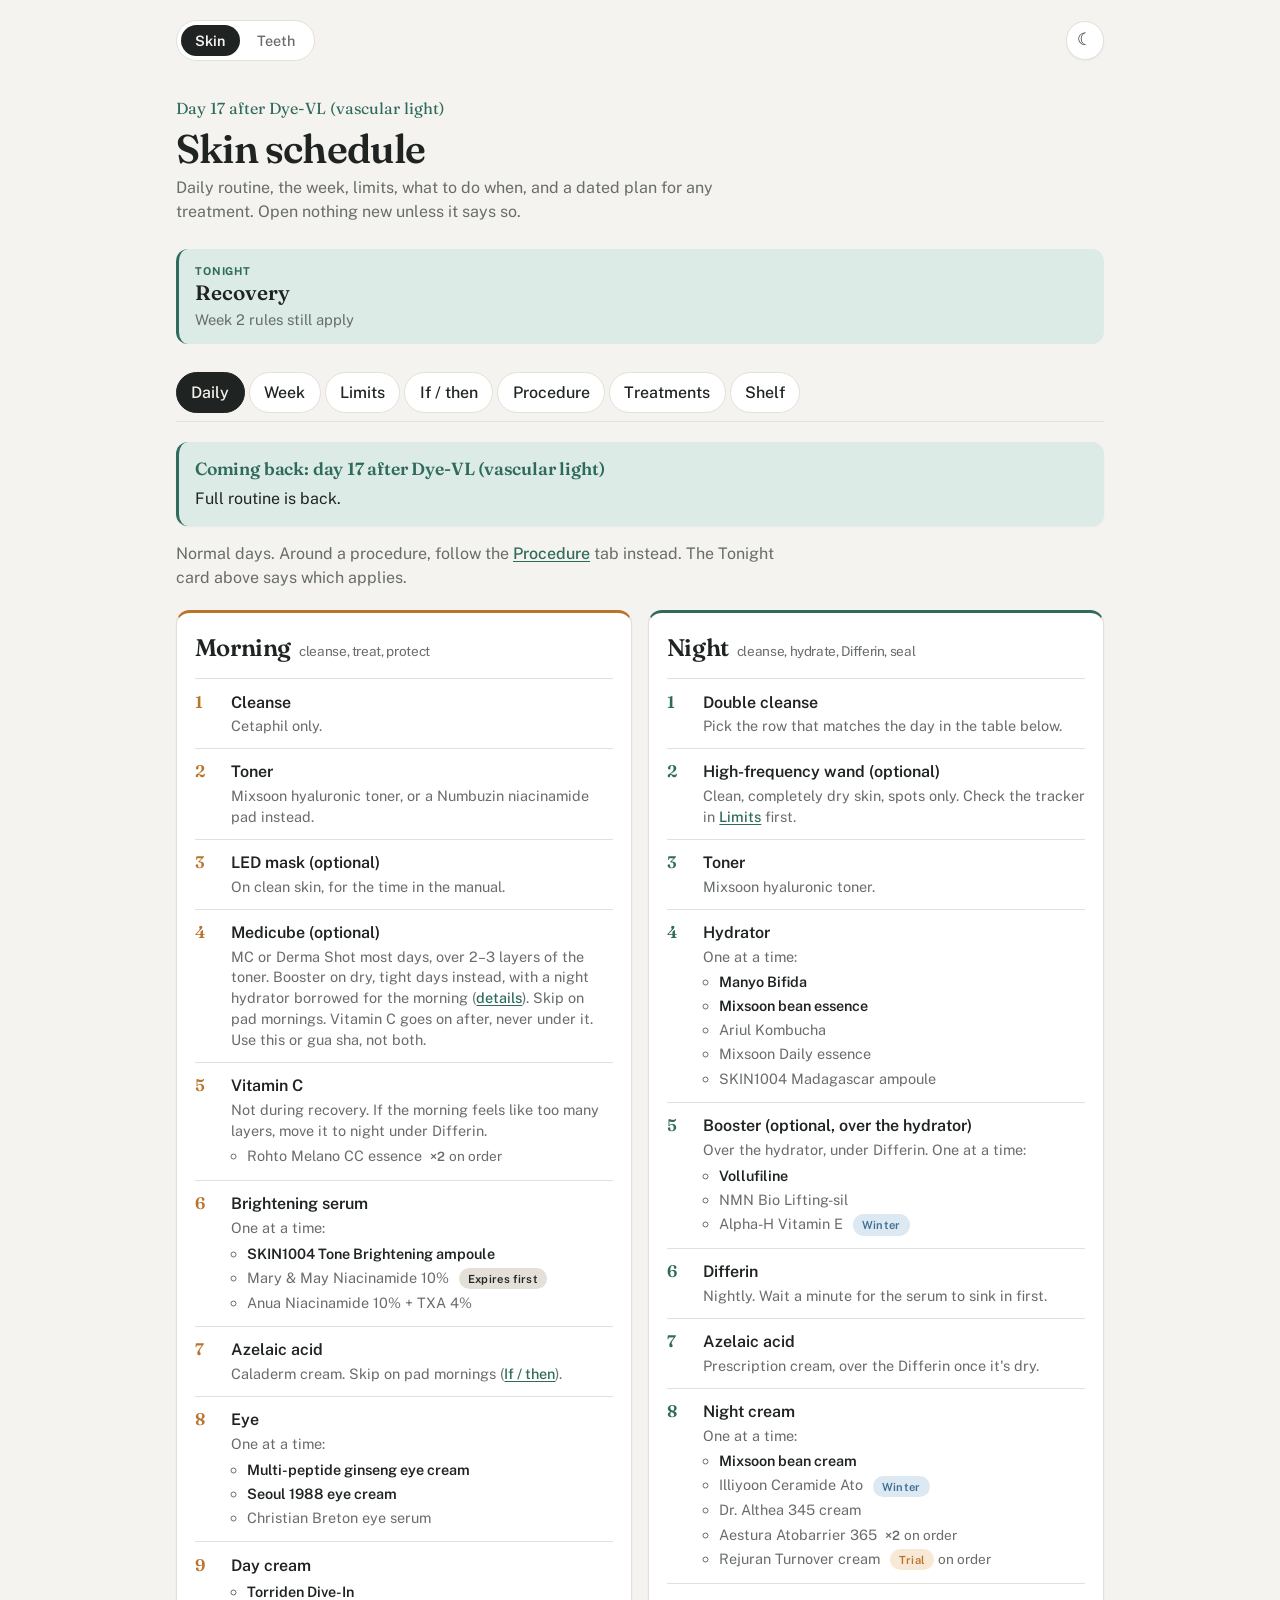
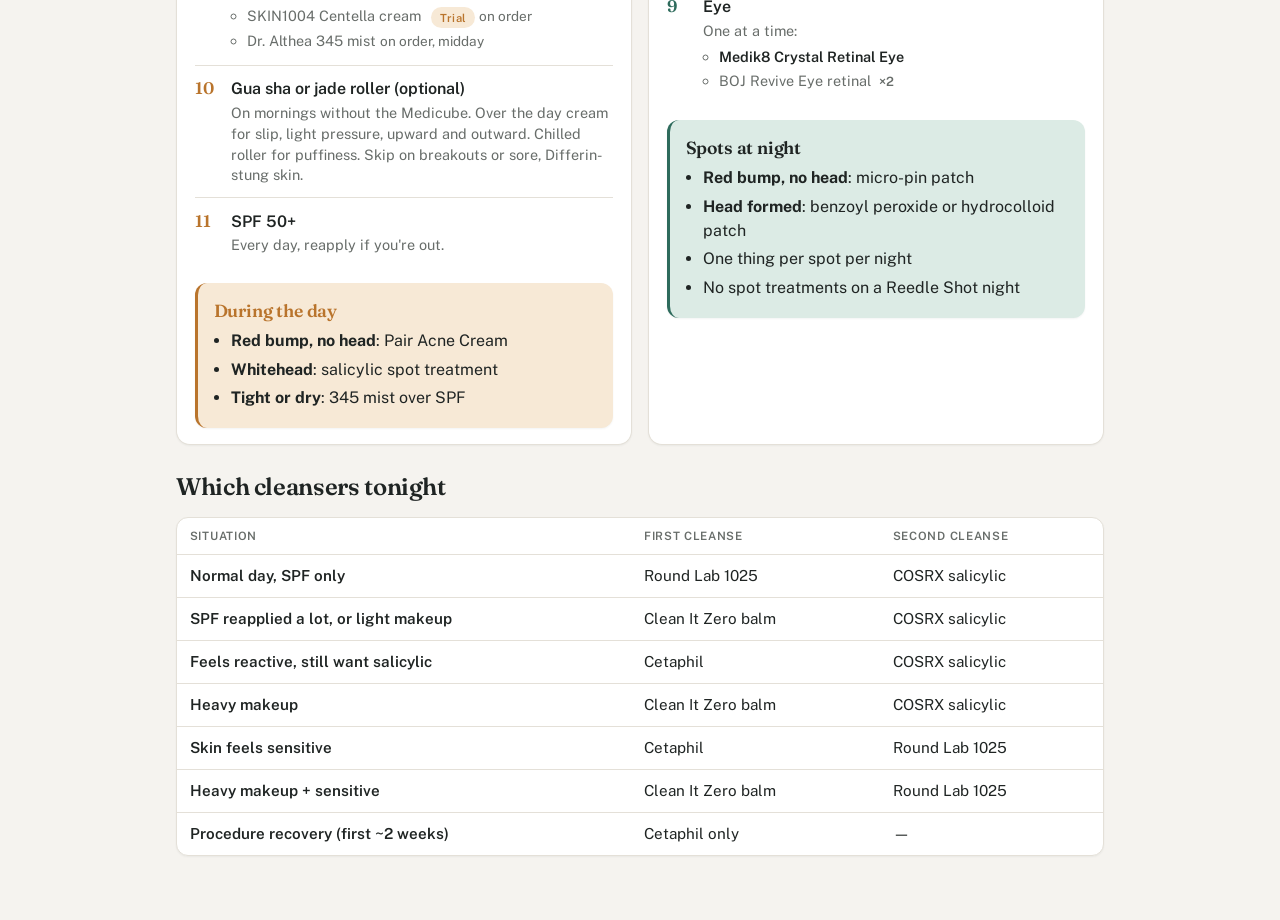
==== commit ec0a848d: "Green once a plan is in a coming-back phase, red only while stopped or healing" ====
--- a/index.html
+++ b/index.html
@@ -7,7 +7,7 @@
 <title>Skin schedule</title>
 <link rel="preconnect" href="https://fonts.googleapis.com">
 <link href="https://fonts.googleapis.com/css2?family=Fraunces:opsz,wght@9..144,400;9..144,600&family=Public+Sans:wght@400;500;600&display=swap" rel="stylesheet">
-<link rel="stylesheet" href="style.css?v=12">
+<link rel="stylesheet" href="style.css?v=13">
 <link rel="manifest" href="manifest.webmanifest">
 <link rel="icon" href="icon-192.png?v=5">
 <link rel="apple-touch-icon" href="apple-touch-icon.png?v=5">
@@ -631,6 +631,7 @@
     if(rel<sp.first||rel>sp.last){ban.hidden=true;return}
     if(rel<=stopDay){
       var left=stopDay-rel;
+      ban.classList.add('warn');ban.classList.remove('pm');
       ban.innerHTML='<h3>'+(left===0?'Last night of Differin tonight':'Actives stop '+fmt(addDays(cur.D,stopDay))+', in '+left+' day'+(left===1?'':'s'))+'</h3><p>'+esc(plan.name)+' on '+fmt(cur.D)+'. Until then, the routine below as normal.</p>';
       ban.hidden=false;return;
     }
@@ -649,7 +650,9 @@
       else{li.classList.add('paused');pausedN++;tag.textContent=ret!==null?'Paused until '+fmt(addDays(cur.D,ret)):'Paused for now'}
       li.querySelector('div').appendChild(tag);
     });
-    ban.innerHTML='<h3>'+(rel<0?'Actives paused':rel===0?esc(plan.name)+' today':'Recovering: day '+rel+' after '+esc(plan.name))+'</h3><p>'+
+    var phase=null;st.forEach(function(x){if(x[0]<=rel)phase=x});
+    var goBack=!!phase&&phase[2]==='go';ban.classList.toggle('warn',!goBack);ban.classList.toggle('pm',goBack);
+    ban.innerHTML='<h3>'+(rel<0?'Actives paused':rel===0?esc(plan.name)+' today':(goBack?'Coming back: ':'Recovering: ')+'day '+rel+' after '+esc(plan.name))+'</h3><p>'+
       (rel===0?'Only what the clinic applies and sends home.':full?'Full routine is back.':pausedN?'Steps marked below are off for now, with the date each one comes back. The <a class="go" data-tab="proc" href="#proc">Procedure</a> tab has the full plan.':'Everything below is back.')+'</p>';
     ban.hidden=false;
   }
@@ -694,8 +697,9 @@
         sub=m||(back?MORNING:BLAND);
       }
       box.classList.add('proc');
+      box.classList.toggle('back',((c||prev)||[])[2]==='go');
     }else{
-      box.classList.remove('proc');
+      box.classList.remove('proc','back');
       if(morning){
         var ps=padStatus(),padDay=(day===3||day===0);
         what=padDay?'Pad morning, if the skin asks':'Standard morning';
--- a/style.css
+++ b/style.css
@@ -355,3 +355,6 @@
 .ptag{display:inline-block;margin-top:.3rem;font-size:.72rem;font-weight:700;letter-spacing:.03em;padding:.12rem .5rem;border-radius:999px;background:var(--warn-soft);color:var(--warn)}
 li.partly .ptag{background:var(--am-soft);color:var(--am)}
 #daily ol.steps span.ptag{display:inline-block;width:auto;margin-top:.35rem}
+.tonight.proc.back{background:var(--pm-soft);border-left-color:var(--pm)}
+.tonight.proc.back .lbl{color:var(--pm)}
+.dailyban.pm h3{color:var(--pm)}
